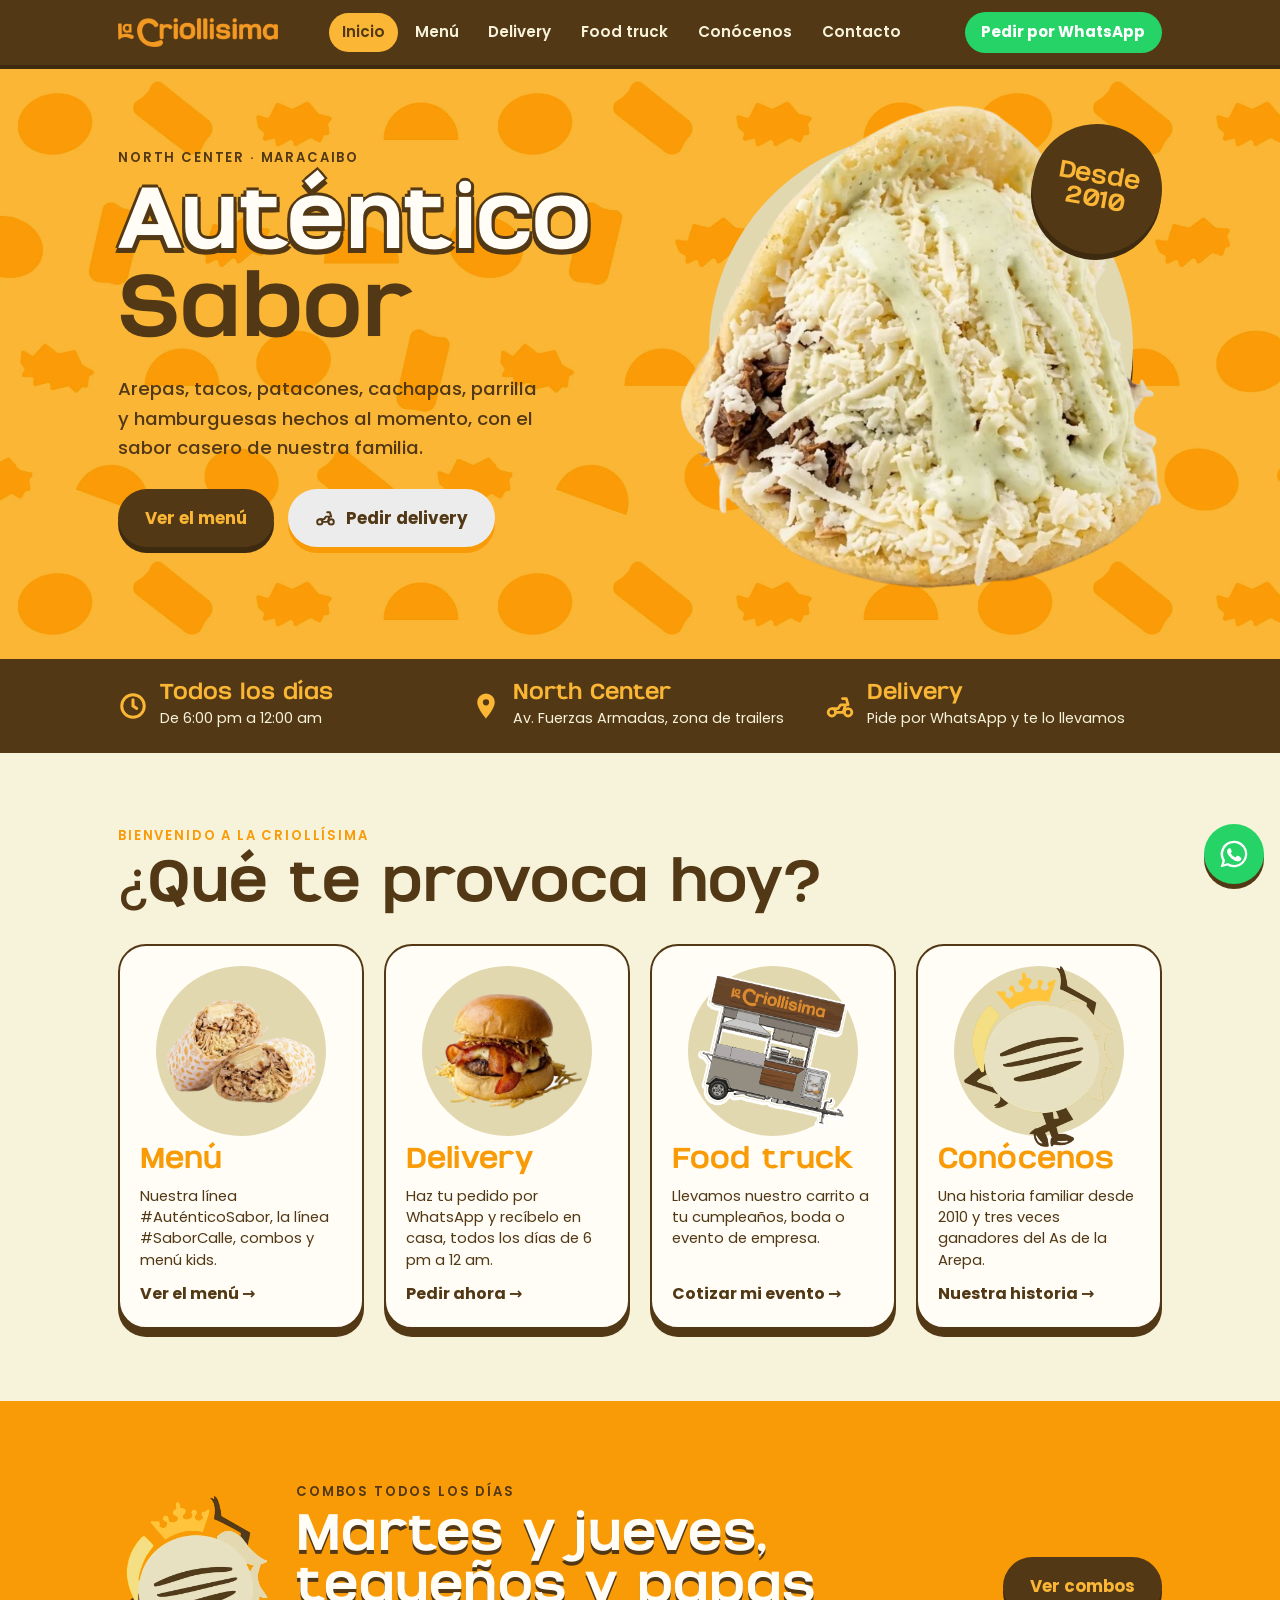
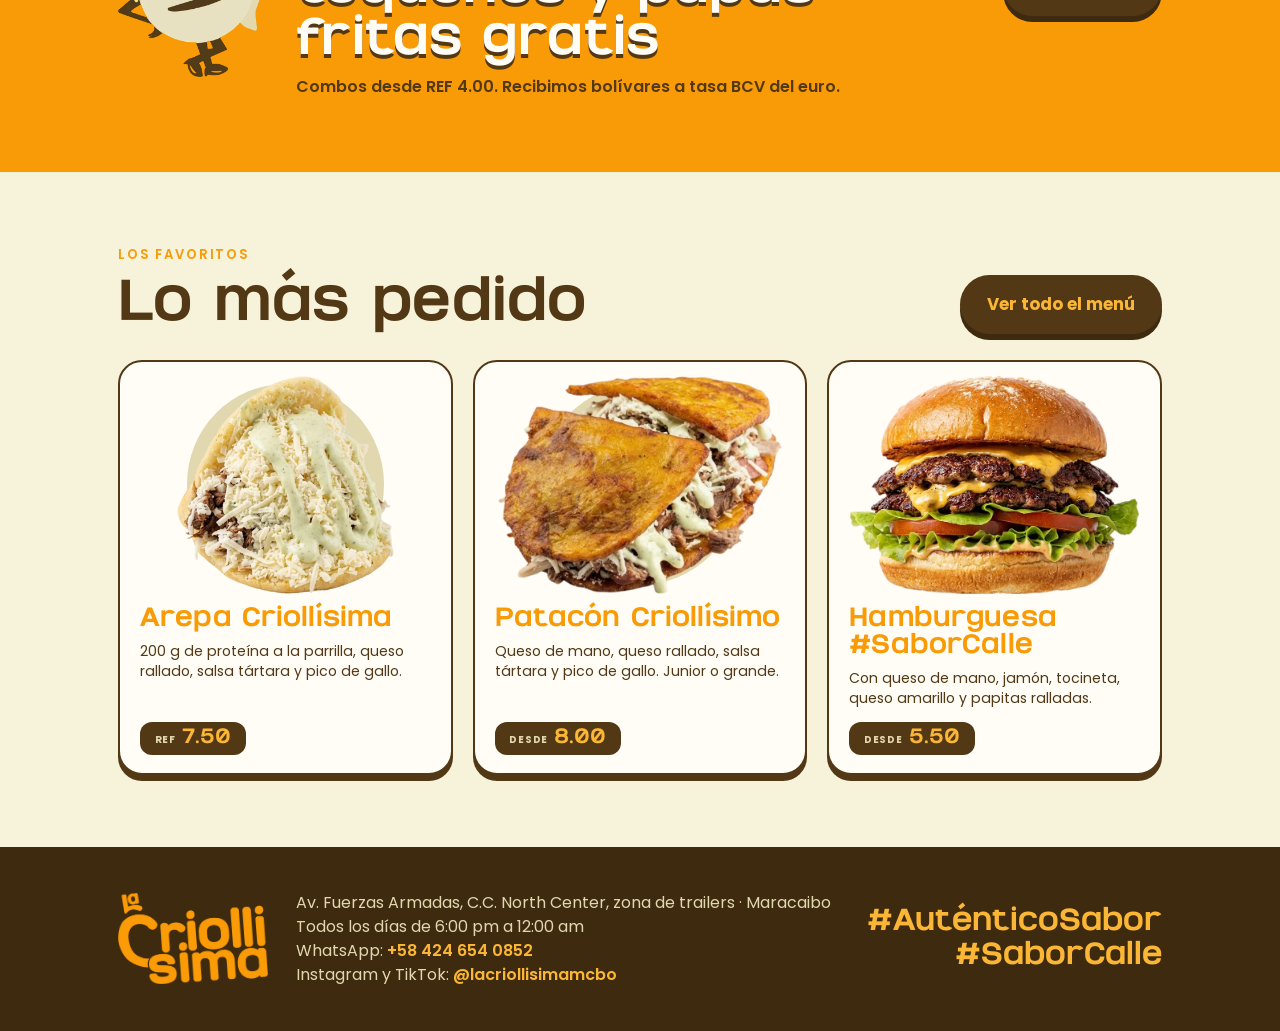
==== index.html @ 97a84961 "Menú con la lista de precios oficial: bebidas, extras y postres Co-Authored-By: Claude Opus 5.5 <nor" ====
<!doctype html>
<html lang="es">
<head>
<meta charset="utf-8">
<meta name="viewport" content="width=device-width,initial-scale=1,viewport-fit=cover">
<title>La Criollísima · Auténtico Sabor · Maracaibo</title>
<meta name="description" content="Arepas, tacos, patacones, cachapas, parrilla y hamburguesas en North Center, Maracaibo. Todos los días de 6 pm a 12 am, delivery y food truck para eventos.">
<link rel="canonical" href="https://lacriollisima.com/">
<meta property="og:type" content="website">
<meta property="og:url" content="https://lacriollisima.com/">
<meta property="og:title" content="La Criollísima · Auténtico Sabor · Maracaibo">
<meta property="og:description" content="Arepas, tacos, patacones, cachapas, parrilla y hamburguesas en North Center, Maracaibo. Todos los días de 6 pm a 12 am, delivery y food truck para eventos.">
<meta property="og:image" content="https://lacriollisima.com/img/vista-previa.jpg">
<meta property="og:image:width" content="1200">
<meta property="og:image:height" content="630">
<meta name="twitter:card" content="summary_large_image">
<meta name="theme-color" content="#523815">

<link rel="icon" href="img/icono.png">
<link rel="apple-touch-icon" href="img/icono.png">
<link rel="preconnect" href="https://fonts.googleapis.com">
<link rel="preconnect" href="https://fonts.gstatic.com" crossorigin>
<link rel="stylesheet" href="https://fonts.googleapis.com/css2?family=Poppins:wght@400;500;600;700&display=swap">
<link rel="stylesheet" href="assets/estilo.css">
</head>
<body>
<a class="saltar" href="#contenido">Saltar al contenido</a>
<header class="nav">
  <div class="wrap">
    <a class="marca" href="index.html"><img src="img/logo-horizontal.webp" alt="La Criollísima, ir al inicio" width="900" height="160"></a>
    <nav aria-label="Principal"><ul><li><a href="index.html" aria-current="page">Inicio</a></li><li><a href="menu.html">Menú</a></li><li><a href="delivery.html">Delivery</a></li><li><a href="food-truck.html">Food truck</a></li><li><a href="conocenos.html">Conócenos</a></li><li><a href="contacto.html">Contacto</a></li></ul></nav>
    <a class="pedir" href="https://wa.me/584246540852" data-wa="Hola, La Criollísima. Quiero hacer un pedido." target="_blank" rel="noopener">Pedir por WhatsApp</a>
    <button class="menu-btn" type="button" aria-expanded="false">☰ <span>Menú</span></button>
  </div>
</header>
<main id="contenido">
<section class="patron inicio-hero" aria-labelledby="t-inicio">
  <div class="wrap inicio-grid">
    <div>
      <p class="eyebrow">North Center · Maracaibo</p>
      <h1 id="t-inicio" style="margin-top:12px"><span>Auténtico</span> Sabor</h1>
      <p class="lead">Arepas, tacos, patacones, cachapas, parrilla y hamburguesas hechos al momento, con el sabor casero de nuestra familia.</p>
      <div class="acciones">
        <a class="btn" href="menu.html">Ver el menú</a>
        <a class="btn claro" href="delivery.html"><svg viewBox="0 0 24 24" fill="none" stroke="currentColor" stroke-width="2.2" stroke-linecap="round" stroke-linejoin="round" aria-hidden="true"><circle cx="5.5" cy="17" r="3"/><circle cx="18.5" cy="17" r="3"/><path d="M8.5 17h6l2-6h-4l-2 3H6M14 6h3l1.5 5"/></svg>Pedir delivery</a>
      </div>
    </div>
    <div class="plato-hero">
      <img src="img/arepa.webp" alt="Arepa Criollísima con proteína a la parrilla, queso rallado y salsa" width="720" height="724">
      <span class="sello">Desde<br>2010</span>
    </div>
  </div>
</section>

<section class="franja" aria-label="Horario, ubicación y delivery">
  <ul class="wrap">
    <li><svg viewBox="0 0 24 24" fill="none" stroke="currentColor" stroke-width="2.4" stroke-linecap="round" aria-hidden="true"><circle cx="12" cy="12" r="9"/><path d="M12 7v5l3 2"/></svg><div><b>Todos los días</b><span>De 6:00 pm a 12:00 am</span></div></li>
    <li><svg viewBox="0 0 24 24" fill="currentColor" aria-hidden="true"><path d="M12 2a7 7 0 0 0-7 7c0 5 7 13 7 13s7-8 7-13a7 7 0 0 0-7-7Zm0 9.5A2.5 2.5 0 1 1 12 6.5a2.5 2.5 0 0 1 0 5Z"/></svg><div><b>North Center</b><span>Av. Fuerzas Armadas, zona de trailers</span></div></li>
    <li><svg viewBox="0 0 24 24" fill="none" stroke="currentColor" stroke-width="2.2" stroke-linecap="round" stroke-linejoin="round" aria-hidden="true"><circle cx="5.5" cy="17" r="3"/><circle cx="18.5" cy="17" r="3"/><path d="M8.5 17h6l2-6h-4l-2 3H6M14 6h3l1.5 5"/></svg><div><b>Delivery</b><span>Pide por WhatsApp y te lo llevamos</span></div></li>
  </ul>
</section>

<section class="banda" style="background:var(--crema)" aria-labelledby="t-puertas">
  <div class="wrap">
    <p class="eyebrow" style="color:var(--naranja)">Bienvenido a La Criollísima</p>
    <h2 id="t-puertas" style="margin-top:10px">¿Qué te provoca hoy?</h2>
    <div class="puertas">
      <a class="puerta" href="menu.html">
        <span class="ico"><img src="img/taco.webp" alt="" width="720" height="497"></span>
        <h3>Menú</h3>
        <p>Nuestra línea #AuténticoSabor, la línea #SaborCalle, combos y menú kids.</p>
        <span class="ir">Ver el menú →</span>
      </a>
      <a class="puerta" href="delivery.html">
        <span class="ico"><img src="img/hamburguesa.webp" alt="" width="636" height="488"></span>
        <h3>Delivery</h3>
        <p>Haz tu pedido por WhatsApp y recíbelo en casa, todos los días de 6 pm a 12 am.</p>
        <span class="ir">Pedir ahora →</span>
      </a>
      <a class="puerta" href="food-truck.html">
        <span class="ico"><img src="img/carrito.webp" alt="" width="966" height="1000"></span>
        <h3>Food truck</h3>
        <p>Llevamos nuestro carrito a tu cumpleaños, boda o evento de empresa.</p>
        <span class="ir">Cotizar mi evento →</span>
      </a>
      <a class="puerta" href="conocenos.html">
        <span class="ico"><img src="img/mascota.webp" alt="" width="520" height="626"></span>
        <h3>Conócenos</h3>
        <p>Una historia familiar desde 2010 y tres veces ganadores del As de la Arepa.</p>
        <span class="ir">Nuestra historia →</span>
      </a>
    </div>
  </div>
</section>

<section class="promo banda" aria-labelledby="t-promo">
  <div class="wrap">
    <img src="img/mascota.webp" alt="" width="520" height="626">
    <div>
      <p class="eyebrow">Combos todos los días</p>
      <h2 id="t-promo" style="margin-top:8px">Martes y jueves, tequeños y papas fritas gratis</h2>
      <p>Combos desde REF 4.00. Recibimos bolívares a tasa BCV del euro.</p>
    </div>
    <a class="btn" href="menu.html#combos">Ver combos</a>
  </div>
</section>

<section class="banda" style="background:var(--crema)" aria-labelledby="t-dest">
  <div class="wrap">
    <div class="linea-cab">
      <div>
        <p class="eyebrow" style="color:var(--naranja)">Los favoritos</p>
        <h2 id="t-dest" style="margin-top:10px">Lo más pedido</h2>
      </div>
      <a class="btn" href="menu.html">Ver todo el menú</a>
    </div>
    <div class="carta">
      <article class="item">
        <div class="foto-p"><img src="img/arepa.webp" alt="Arepa Criollísima" width="720" height="724" loading="lazy"></div>
        <h3>Arepa Criollísima</h3>
        <p class="desc">200 g de proteína a la parrilla, queso rallado, salsa tártara y pico de gallo.</p>
        <div class="pie"><span class="ref"><small>REF</small>7.50</span></div>
      </article>
      <article class="item">
        <div class="foto-p"><img src="img/patacon-grande.webp" alt="Patacón Criollísimo" width="720" height="554" loading="lazy"></div>
        <h3>Patacón Criollísimo</h3>
        <p class="desc">Queso de mano, queso rallado, salsa tártara y pico de gallo. Junior o grande.</p>
        <div class="pie"><span class="ref"><small>DESDE</small>8.00</span></div>
      </article>
      <article class="item">
        <div class="foto-p"><img src="img/hamburguesa-doble.webp" alt="Hamburguesa ExtraWhopper" width="720" height="543" loading="lazy"></div>
        <h3>Hamburguesa #SaborCalle</h3>
        <p class="desc">Con queso de mano, jamón, tocineta, queso amarillo y papitas ralladas.</p>
        <div class="pie"><span class="ref"><small>DESDE</small>5.50</span></div>
      </article>
    </div>
  </div>
</section>

</main>
<footer>
  <div class="wrap pie">
    <img src="img/logo-apilado.webp" alt="La Criollísima" width="700" height="421">
    <address>
      Av. Fuerzas Armadas, C.C. North Center, zona de trailers · Maracaibo<br>
      Todos los días de 6:00 pm a 12:00 am<br>
      WhatsApp: <a href="https://wa.me/584246540852" target="_blank" rel="noopener">+58 424 654 0852</a><br>
      Instagram y TikTok: <a href="https://www.instagram.com/lacriollisimamcbo/" target="_blank" rel="noopener">@lacriollisimamcbo</a>
    </address>
    <p class="lema">#AuténticoSabor<br>#SaborCalle</p>
  </div>
</footer>
<a class="flota" href="https://wa.me/584246540852" data-wa="Hola, La Criollísima." target="_blank" rel="noopener" aria-label="Escribir por WhatsApp"><svg viewBox="0 0 24 24" fill="currentColor" aria-hidden="true"><path d="M12 2a10 10 0 0 0-8.6 15.1L2 22l5-1.3A10 10 0 1 0 12 2Zm0 18.2a8.2 8.2 0 0 1-4.2-1.2l-.3-.2-3 .8.8-2.9-.2-.3A8.2 8.2 0 1 1 12 20.2Zm4.5-6.1c-.2-.1-1.5-.7-1.7-.8-.2-.1-.4-.1-.6.1l-.8 1c-.1.2-.3.2-.5.1a6.7 6.7 0 0 1-3.3-2.9c-.3-.4.3-.4.7-1.3.1-.2 0-.3 0-.4l-.8-1.8c-.2-.5-.4-.4-.6-.4h-.5a1 1 0 0 0-.7.3 3 3 0 0 0-.9 2.2 5.2 5.2 0 0 0 1.1 2.7 11.8 11.8 0 0 0 4.5 4c1.7.7 2.3.8 3.2.6.5-.1 1.5-.6 1.7-1.2.2-.6.2-1.1.2-1.2-.1-.1-.3-.2-.5-.3Z"/></svg></a>
<script src="assets/sitio.js"></script>
</body>
</html>
---- assets/estilo.css ----
/* Layout: bandas a todo el ancho que alternan amarillo (marca), crema (menú) y marrón (premios, cotizar, pie); contenido a 1080px máx. Un solo look de marca, igual en tema claro y oscuro. */
@font-face{font-family:"Ballega";src:url("Ballega.otf") format("opentype");font-display:swap}
:root{
  --amarillo:#FAB634; --naranja:#F99B06; --marron:#523815; --marron-2:#3E2A0F;
  --crema:#F7F2DA; --crema-2:#E2D8AF; --gris:#ECECEC; --blanco:#FFFDF6;
  --display:"Ballega","Poppins",system-ui,sans-serif;
  --texto:"Poppins",system-ui,-apple-system,"Segoe UI",sans-serif;
  --r:28px; --sombra:0 10px 0 var(--marron);
  color-scheme:light;
}
*{box-sizing:border-box}
html{scroll-behavior:smooth}
body{margin:0;background:var(--amarillo);color:var(--marron);font-family:var(--texto);font-size:16px;line-height:1.6;-webkit-font-smoothing:antialiased;overflow-x:hidden}
img{max-width:100%;display:block}
a{color:inherit}
.wrap{max-width:1080px;margin:0 auto;padding-left:max(18px,env(safe-area-inset-left,0px));padding-right:max(18px,env(safe-area-inset-right,0px))}
.banda{padding-block:72px}
h1,h2,h3{font-family:var(--display);font-weight:400;line-height:1.02;margin:0;text-wrap:balance;letter-spacing:.005em}
h2{font-size:clamp(2.3rem,6vw,3.6rem)}
p{margin:0}
.eyebrow{font-weight:600;font-size:.82rem;letter-spacing:.14em;text-transform:uppercase}
.pildora{display:inline-flex;align-items:center;gap:.5em;background:var(--marron);color:var(--amarillo);border-radius:60px;padding:.45em 1.1em;font-weight:600;font-size:.92rem}
.btn{display:inline-flex;align-items:center;justify-content:center;gap:.6em;font-family:var(--texto);font-weight:700;font-size:1.05rem;text-decoration:none;border:0;cursor:pointer;border-radius:60px;padding:.95em 1.6em;background:var(--marron);color:var(--amarillo);box-shadow:0 6px 0 var(--marron-2);transition:transform .15s ease,box-shadow .15s ease}
.btn:hover{transform:translateY(-2px);box-shadow:0 8px 0 var(--marron-2)}
.btn:active{transform:translateY(4px);box-shadow:0 2px 0 var(--marron-2)}
.btn.claro{background:var(--gris);color:var(--marron);box-shadow:0 6px 0 var(--naranja)}
.btn:focus-visible,a:focus-visible,input:focus-visible,select:focus-visible,textarea:focus-visible,.chip input:focus-visible+span{outline:3px solid var(--naranja);outline-offset:3px}
.btn svg{width:1.25em;height:1.25em;flex:none}

/* Fondo de marca con el patrón de formas */
.patron{position:relative;isolation:isolate}
.patron::before{content:"";position:absolute;inset:0;z-index:-1;background:var(--amarillo) url("../img/patron.webp") 0 0/480px repeat;animation:deriva 60s linear infinite}
@keyframes deriva{to{background-position:480px 480px}}

/* Cabecera */
.top{display:flex;align-items:center;justify-content:space-between;gap:16px;padding-block:18px}
.top .logo{background:var(--marron);border-radius:60px;padding:12px 24px;box-shadow:0 5px 0 var(--marron-2)}
.top .logo img{width:170px;height:auto}
.top .btn{padding:.7em 1.2em;font-size:.95rem}

/* Portada */
.hero{padding-block:24px 64px}
.hero-grid{display:grid;grid-template-columns:1.05fr .95fr;gap:32px;align-items:center}
.hero h1{font-size:clamp(2.9rem,7.4vw,5.1rem);color:var(--marron)}
.hero h1 span{color:var(--blanco);-webkit-text-stroke:0;text-shadow:0 5px 0 var(--marron),3px 0 0 var(--marron),-3px 0 0 var(--marron),0 -3px 0 var(--marron),3px 5px 0 var(--marron),-3px 5px 0 var(--marron)}
.hero .lead{font-size:1.15rem;max-width:34ch;margin-top:20px;font-weight:500}
.hero .acciones{display:flex;flex-wrap:wrap;gap:14px;margin-top:28px}
.sellos{display:flex;flex-wrap:wrap;gap:10px;margin-top:28px}
.carrito{position:relative}
.carrito img{height:auto;width:100%;max-width:520px;margin-inline:auto;filter:drop-shadow(0 18px 0 rgba(82,56,21,.18));animation:flota 5s ease-in-out infinite}
.carrito .sol{position:absolute;inset:8% 6% auto auto;width:46%;aspect-ratio:1;border-radius:50%;background:var(--naranja);z-index:-1}
@keyframes flota{0%,100%{transform:translateY(0) rotate(-1deg)}50%{transform:translateY(-10px) rotate(1deg)}}

/* Datos rápidos */
.datos{background:var(--marron);color:var(--crema);padding-block:26px}
.datos ul{list-style:none;margin-block:0;padding-block:0;display:grid;grid-template-columns:repeat(4,1fr);gap:18px}
.datos li{display:flex;flex-direction:column;gap:2px}
.datos b{font-family:var(--display);font-weight:400;font-size:2.3rem;line-height:1;color:var(--amarillo)}
.datos span{font-size:.9rem;line-height:1.35}

/* Quiénes somos */
.somos{background:var(--crema)}
.somos-grid{display:grid;grid-template-columns:1fr 1fr;gap:48px;align-items:center}
.somos h2{margin-block:10px 20px;color:var(--marron)}
.somos h2 em{font-style:normal;color:var(--naranja)}
.somos p+p{margin-top:14px}
.somos .texto{max-width:60ch;min-width:0}
.foto{position:relative}
.foto img{height:auto;border-radius:var(--r);box-shadow:var(--sombra);aspect-ratio:3/2;object-fit:cover;width:100%}
.foto figcaption{position:absolute;left:16px;bottom:-18px;display:flex;align-items:center;gap:.5em;background:var(--amarillo);border-radius:18px;padding:.6em 1em;font-weight:600;font-size:.9rem;line-height:1.3;box-shadow:0 5px 0 var(--marron)}
.foto figcaption svg{width:22px;height:22px;flex:none;color:var(--naranja)}

/* Premios */
.premios{background:var(--marron);color:var(--crema);overflow:hidden}
.premios-grid{display:grid;grid-template-columns:.9fr 1.1fr;gap:40px;align-items:center}
.premios h2{color:var(--amarillo)}
.premios p{margin-top:18px;max-width:54ch}
.copas{display:flex;gap:12px;margin-top:26px;flex-wrap:wrap}
.copa{border:2px solid var(--crema-2);border-radius:60px;padding:.4em 1em;font-weight:600;font-size:.9rem}
.copa.oro{background:var(--amarillo);border-color:var(--amarillo);color:var(--marron)}
.trofeos img{height:auto;width:100%;max-width:560px;margin-inline:auto;filter:drop-shadow(0 30px 40px rgba(0,0,0,.45))}

/* Menú */
.menu{background:var(--crema)}
.menu-cab{display:flex;flex-wrap:wrap;align-items:end;justify-content:space-between;gap:20px;margin-bottom:34px}
.menu-cab p{max-width:46ch}
.proteinas{display:flex;flex-wrap:wrap;gap:8px;margin-top:14px}
.proteinas span{background:var(--blanco);border:2px solid var(--marron);border-radius:60px;padding:.25em .9em;font-weight:600;font-size:.88rem}
.platos{display:grid;grid-template-columns:repeat(2,1fr);gap:26px}
.plato{position:relative;display:grid;grid-template-columns:44% 1fr;gap:14px;align-items:center;background:var(--blanco);border-radius:var(--r);padding:22px;box-shadow:0 8px 0 var(--marron);border:2px solid var(--marron);transition:transform .2s ease}
.plato:hover{transform:translateY(-4px) rotate(-.4deg)}
.plato .img{position:relative;aspect-ratio:1;display:grid;place-items:center}
.plato .img::before{content:"";position:absolute;inset:6%;border-radius:50%;background:var(--crema-2)}
.plato .img img{position:absolute;inset:4%;width:92%;height:92%;object-fit:contain;transition:transform .3s ease}
.plato:hover .img img{transform:rotate(-6deg) scale(1.05)}
.plato > div:last-child{min-width:0}
.plato h3{font-size:1.9rem;color:var(--naranja);margin-bottom:6px}
.plato .desc{font-size:.92rem;line-height:1.45}
.precio{display:inline-flex;align-items:baseline;gap:.3em;margin-top:12px;background:var(--marron);color:var(--amarillo);border-radius:14px;padding:.25em .8em;font-family:var(--display);font-size:1.6rem;line-height:1.2;font-variant-numeric:tabular-nums}
.precio small{font-family:var(--texto);font-size:.7rem;font-weight:600;letter-spacing:.08em;color:var(--crema-2)}
.precios-dobles{display:flex;flex-wrap:wrap;gap:8px}
.etiquetas{display:flex;flex-wrap:wrap;gap:6px;margin-top:10px}
.etiquetas span{font-size:.75rem;font-weight:600;border-radius:60px;padding:.15em .7em;background:var(--amarillo)}
.combos{display:grid;grid-template-columns:repeat(3,1fr);gap:16px;margin-top:34px}
.combo{background:var(--amarillo);border-radius:22px;padding:18px 20px;border:2px solid var(--marron)}
.combo b{font-family:var(--display);font-weight:400;font-size:1.7rem;display:block;line-height:1.1}
.combo span{font-size:.9rem}
.otros{margin-top:34px;background:var(--marron);color:var(--crema);border-radius:var(--r);padding:22px 26px;display:flex;flex-wrap:wrap;align-items:center;gap:14px 34px}
.otros h3{font-size:2.4rem;color:var(--amarillo)}
.otros ul{list-style:none;margin:0;padding:0;min-width:0;display:flex;flex-wrap:wrap;gap:10px 28px}
.otros li{font-weight:600}
.otros li b{color:var(--amarillo);font-variant-numeric:tabular-nums;margin-left:.3em}
.nota{margin-top:16px;font-size:.85rem;opacity:.85}

/* Cómo funciona + para qué eventos */
.pasos{display:grid;grid-template-columns:repeat(3,1fr);gap:22px;margin-top:34px;counter-reset:paso}
.paso{background:var(--gris);border-radius:var(--r);padding:26px;box-shadow:0 10px 0 var(--marron);min-width:0}
.paso::before{counter-increment:paso;content:counter(paso);display:grid;place-items:center;width:52px;height:52px;border-radius:50%;background:var(--naranja);color:var(--blanco);font-family:var(--display);font-size:1.9rem;margin-bottom:14px}
.paso h3{font-size:1.7rem;margin-bottom:6px}
.eventos{display:flex;flex-wrap:wrap;gap:10px;margin-top:40px}
.eventos span{background:var(--marron);color:var(--amarillo);border-radius:60px;padding:.5em 1.1em;font-weight:600}

/* Hamburguesa, panes y kids */
.plato.ancho{grid-column:1/-1;grid-template-columns:1.1fr 1fr}
.dos-fotos{display:grid;grid-template-columns:1fr 1fr;gap:12px}
.dos-fotos figure{margin:0;display:flex;flex-direction:column;align-items:center;gap:8px}
.dos-fotos .foto-c{position:relative;width:100%;aspect-ratio:1;display:grid;place-items:center}
.dos-fotos .foto-c::before{content:"";position:absolute;inset:6%;border-radius:50%;background:var(--crema-2)}
.dos-fotos img{position:relative;width:96%;height:auto;object-fit:contain}
.dos-fotos figcaption{font-weight:700;font-size:.85rem;background:var(--amarillo);border-radius:60px;padding:.15em .9em}
.lista-prot{display:flex;flex-wrap:wrap;gap:6px;margin-block:4px 10px}
.lista-prot span{border:2px solid var(--marron);border-radius:60px;padding:.1em .75em;font-weight:600;font-size:.82rem;background:var(--blanco)}
.extras{display:grid;grid-template-columns:1fr 1fr;gap:22px;margin-top:34px}
.extra{background:var(--blanco);border:2px solid var(--marron);border-radius:var(--r);box-shadow:0 8px 0 var(--marron);padding:22px 24px;min-width:0}
.extra h3{font-size:2rem;color:var(--naranja);margin-bottom:8px}
.extra h4{font-size:.8rem;letter-spacing:.12em;text-transform:uppercase;margin:14px 0 6px}
.extra .desc{font-size:.9rem;margin-top:8px}
.platos.hamb{margin-top:34px}
.con-precio{list-style:none;margin:14px 0 0;padding:0;display:grid;gap:8px}
.con-precio li{display:flex;justify-content:space-between;align-items:baseline;gap:12px;border-bottom:2px dotted var(--crema-2);padding-bottom:6px;font-weight:600}
.con-precio b{font-family:var(--display);font-weight:400;font-size:1.3rem;color:var(--marron);white-space:nowrap;font-variant-numeric:tabular-nums}
.con-precio small{font-family:var(--texto);font-size:.65rem;font-weight:700;letter-spacing:.08em;color:var(--naranja)}
.incluye{display:inline-block;margin-top:12px;background:var(--naranja);color:var(--blanco);border-radius:60px;padding:.25em .9em;font-weight:700;font-size:.85rem}
@media (max-width:860px){.plato.ancho{grid-template-columns:1fr}.extras{grid-template-columns:1fr}}

/* Medidas */
.medidas{margin-top:40px;background:var(--crema);border:2px solid var(--marron);border-radius:var(--r);box-shadow:0 10px 0 var(--marron);padding:26px;display:grid;grid-template-columns:.85fr 1.15fr;gap:28px;align-items:center}
.medidas > div{min-width:0}
.medidas h3{font-size:2rem;margin-block:6px 10px}
.medidas .cifras{display:flex;flex-wrap:wrap;gap:10px;margin-top:16px}
.medidas .cifras span{background:var(--marron);color:var(--amarillo);border-radius:14px;padding:.35em .9em;font-weight:600}
.medidas .cifras b{font-family:var(--display);font-weight:400;font-size:1.5rem;margin-right:.2em}
.plano{width:100%;height:auto;display:block}
.plano text{font-family:var(--texto);font-weight:700;fill:var(--marron)}
@media (max-width:860px){.medidas{grid-template-columns:1fr}}

/* Cotizar */
.cotizar{background:var(--marron);color:var(--crema)}
.cot-grid{display:grid;grid-template-columns:.8fr 1.2fr;gap:44px;align-items:start}
.cotizar h2{color:var(--amarillo)}
.cotizar .intro p{margin-top:16px}
.mascota{height:auto;width:min(250px,62%);margin-top:30px;background:var(--naranja);border-radius:50%;padding:22px 26px 10px;animation:saluda 3.2s ease-in-out infinite;transform-origin:50% 90%}
@keyframes saluda{0%,100%{transform:rotate(-3deg)}50%{transform:rotate(3deg)}}
form{background:var(--crema);color:var(--marron);border-radius:var(--r);padding:26px;box-shadow:0 10px 0 var(--naranja);display:grid;grid-template-columns:1fr 1fr;gap:16px}
.campo{display:flex;flex-direction:column;gap:6px;min-width:0}
.campo.ancho{grid-column:1/-1}
label,.legend{font-weight:600;font-size:.9rem}
input,select,textarea{font:inherit;color:var(--marron);background:var(--blanco);border:2px solid var(--marron);border-radius:14px;padding:.6em .8em;width:100%;min-width:0}
textarea{min-height:84px;resize:vertical}
fieldset{border:0;margin:0;padding:0;grid-column:1/-1;min-width:0}
.chips{display:flex;flex-wrap:wrap;gap:8px;margin-top:8px}
.chip{position:relative;cursor:pointer}
.chip input{position:absolute;opacity:0;width:1px;height:1px}
.chip span{display:inline-block;border:2px solid var(--marron);border-radius:60px;padding:.35em .95em;font-weight:600;font-size:.9rem;background:var(--blanco);transition:background .15s,color .15s}
.chip input:checked+span{background:var(--marron);color:var(--amarillo)}
.form-pie{grid-column:1/-1;display:flex;flex-wrap:wrap;align-items:center;gap:14px;justify-content:space-between}
.form-pie small{font-size:.82rem;max-width:36ch;line-height:1.4}
.preview{grid-column:1/-1;background:var(--blanco);border:2px dashed var(--crema-2);border-radius:14px;padding:12px 14px;font-size:.85rem;white-space:pre-wrap;line-height:1.45;max-height:180px;overflow:auto}
.numero{display:flex;flex-wrap:wrap;align-items:center;gap:10px;margin-top:20px}
.numero code{font-family:var(--texto);font-weight:700;font-size:1.15rem;color:var(--amarillo);user-select:all}
.copiar{font:inherit;font-size:.85rem;font-weight:600;background:transparent;color:var(--crema);border:2px solid var(--crema-2);border-radius:60px;padding:.3em .9em;cursor:pointer}

/* Pie */
footer{background:var(--marron-2);color:var(--crema-2);padding-block:44px}
.pie{display:grid;grid-template-columns:auto 1fr auto;gap:28px;align-items:center}
.pie img{width:150px;height:auto}
.pie address{font-style:normal;line-height:1.5}
.pie .lema{font-family:var(--display);font-size:1.9rem;color:var(--amarillo);text-align:right;line-height:1.1}
.pie a{color:var(--amarillo);font-weight:600;text-decoration:none}

/* Botón flotante de WhatsApp */
.flota{position:fixed;right:calc(16px + env(safe-area-inset-right,0px));bottom:calc(16px + env(safe-area-inset-bottom,0px));z-index:20;width:60px;height:60px;border-radius:50%;background:#25D366;color:#fff;display:grid;place-items:center;box-shadow:0 5px 0 var(--marron);transition:transform .15s}
.flota:hover{transform:scale(1.07)}
.flota svg{width:32px;height:32px}

@media (max-width:860px){
  .hero-grid,.somos-grid,.premios-grid,.cot-grid,.pie{grid-template-columns:1fr}
  .carrito{order:-1}
  .carrito img{max-width:380px}
  .datos ul{grid-template-columns:repeat(2,1fr)}
  .platos,.pasos,.combos{grid-template-columns:1fr}
  .pie .lema{text-align:left}
  .trofeos{order:-1}
  .banda{padding-block:56px}
}
@media (max-width:520px){
  .top .logo img{width:120px}
  .top .logo{padding:10px 16px}
  .top .btn span{display:none}
  .plato{grid-template-columns:1fr;text-align:left}
  .plato .img{max-width:230px;margin-inline:auto;width:100%}
  form{grid-template-columns:1fr;padding:20px}
  .datos b{font-size:1.9rem}
}
@media (prefers-reduced-motion:reduce){
  *,*::before,*::after{animation:none!important;transition:none!important}
  html{scroll-behavior:auto}
}
/* Versión PDF */
.solo-pdf{display:none}
html.pdf .flota,html.pdf form,html.pdf .numero .copiar{display:none}
html.pdf .solo-pdf{display:flex}
html.pdf p.solo-pdf{display:block}
html.pdf .solo-web{display:none}
html.pdf .cot-grid{grid-template-columns:1fr}
html.pdf .cotizar .intro{display:grid;grid-template-columns:1fr 240px;column-gap:48px;align-content:start}
html.pdf .cotizar .intro>*{grid-column:1}
html.pdf .mascota{grid-column:2!important;grid-row:1/span 7;align-self:center;width:240px;margin:0}
html.pdf .patron::before,html.pdf .carrito img,html.pdf .mascota{animation:none}

/* ===== Sitio de varias páginas ===== */
.sr{position:absolute;width:1px;height:1px;overflow:hidden;clip:rect(0 0 0 0);white-space:nowrap}
.saltar{position:absolute;left:12px;top:-60px;z-index:50;background:var(--marron);color:var(--amarillo);padding:.5em 1em;border-radius:12px;font-weight:700}
.saltar:focus{top:12px}
body::before{content:"";position:fixed;inset:0 0 auto;height:env(safe-area-inset-top,0px);z-index:40;background:var(--marron)}
.nav{position:sticky;top:env(safe-area-inset-top,0px);z-index:30;background:var(--marron);color:var(--crema);box-shadow:0 4px 0 var(--marron-2)}
.nav .wrap{display:flex;align-items:center;justify-content:space-between;gap:16px;padding-block:12px}
.nav .marca img{width:160px;height:auto}
.nav ul{list-style:none;margin:0;padding:0;display:flex;align-items:center;gap:4px}
.nav ul a{display:block;text-decoration:none;font-weight:600;font-size:.95rem;padding:.5em .85em;border-radius:60px;color:var(--crema)}
.nav ul a:hover{background:rgba(250,182,52,.15)}
.nav ul a[aria-current="page"]{background:var(--amarillo);color:var(--marron)}
.nav .pedir{background:#25D366;color:#fff;font-weight:700;text-decoration:none;border-radius:60px;padding:.55em 1.1em;font-size:.95rem;white-space:nowrap}
.nav .menu-btn{display:none;background:transparent;border:2px solid var(--crema-2);color:var(--crema);border-radius:12px;padding:.4em .7em;font:inherit;font-weight:700;cursor:pointer}
@media (max-width:980px){
  .nav .menu-btn{display:inline-flex;align-items:center;gap:.4em}
  .nav .pedir{display:none}
  .nav ul{display:none;position:absolute;left:0;right:0;top:100%;flex-direction:column;align-items:stretch;gap:2px;background:var(--marron);padding:10px max(16px,env(safe-area-inset-left,0px)) 18px;box-shadow:0 6px 0 var(--marron-2)}
  .nav.abierto ul{display:flex}
  .nav ul a{padding:.8em 1em;font-size:1.05rem}
  .nav .marca img{width:130px}
}
/* Cabecera de páginas interiores */
.cabeza{padding-block:56px 60px}
.cabeza h1{font-size:clamp(2.6rem,7vw,4.4rem);margin-top:10px}
.cabeza .lead{font-size:1.12rem;max-width:52ch;margin-top:16px;font-weight:500}
.cabeza .acciones{display:flex;flex-wrap:wrap;gap:14px;margin-top:24px}
/* Inicio */
.inicio-hero{padding-block:40px 70px}
.inicio-grid{display:grid;grid-template-columns:1.05fr .95fr;gap:30px;align-items:center}
.inicio-hero h1{font-size:clamp(3rem,7.6vw,5.4rem)}
.inicio-hero h1 span{color:var(--blanco);text-shadow:0 5px 0 var(--marron),3px 0 0 var(--marron),-3px 0 0 var(--marron),0 -3px 0 var(--marron),3px 5px 0 var(--marron),-3px 5px 0 var(--marron)}
.inicio-hero .lead{font-size:1.15rem;max-width:36ch;margin-top:18px;font-weight:500}
.inicio-hero .acciones{display:flex;flex-wrap:wrap;gap:14px;margin-top:26px}
.plato-hero{position:relative;max-width:520px;margin-inline:auto;width:100%}
.plato-hero::before{content:"";position:absolute;inset:6%;border-radius:50%;background:var(--crema-2);box-shadow:0 14px 0 var(--marron)}
.plato-hero img{position:relative;width:100%;height:auto;animation:flota 5s ease-in-out infinite}
.plato-hero .sello{position:absolute;right:0;top:4%;background:var(--marron);color:var(--amarillo);font-family:var(--display);font-size:1.5rem;line-height:1;border-radius:50%;width:130px;height:130px;display:grid;place-items:center;text-align:center;transform:rotate(10deg);box-shadow:0 6px 0 var(--marron-2)}
.franja{background:var(--marron);color:var(--crema);padding-block:22px}
.franja ul{list-style:none;margin-block:0;padding-block:0;display:grid;grid-template-columns:repeat(3,1fr);gap:16px}
.franja li{display:flex;align-items:center;gap:12px;min-width:0}
.franja svg{width:30px;height:30px;flex:none;color:var(--amarillo)}
.franja b{display:block;color:var(--amarillo);font-family:var(--display);font-weight:400;font-size:1.35rem;line-height:1.1}
.franja span{font-size:.9rem;line-height:1.35}
.puertas{display:grid;grid-template-columns:repeat(4,1fr);gap:20px;margin-top:30px}
.puerta{display:flex;flex-direction:column;gap:10px;text-decoration:none;background:var(--blanco);border:2px solid var(--marron);border-radius:var(--r);box-shadow:0 8px 0 var(--marron);padding:20px;transition:transform .2s ease}
.puerta:hover{transform:translateY(-4px) rotate(-.5deg)}
.puerta .ico{aspect-ratio:1;border-radius:50%;background:var(--crema-2);display:grid;place-items:center;width:100%;max-width:170px;margin-inline:auto}
.puerta .ico img{width:88%;height:auto}
.puerta h3{font-size:1.8rem;color:var(--naranja)}
.puerta p{font-size:.92rem;line-height:1.45}
.puerta .ir{margin-top:auto;font-weight:700}
.promo{background:var(--naranja);color:var(--marron)}
.promo .wrap{display:grid;grid-template-columns:auto 1fr auto;gap:28px;align-items:center}
.promo img{width:150px;height:auto}
.promo h2{font-size:clamp(2rem,5vw,3.2rem);color:var(--blanco);text-shadow:0 4px 0 var(--marron)}
.promo p{font-weight:600;margin-top:8px}
@media (max-width:980px){.puertas{grid-template-columns:repeat(2,1fr)}}
@media (max-width:860px){.inicio-grid{grid-template-columns:1fr}.plato-hero{max-width:380px}.franja ul{grid-template-columns:1fr}.promo .wrap{grid-template-columns:1fr;text-align:center;justify-items:center}}
@media (max-width:520px){.puertas{grid-template-columns:1fr}.plato-hero .sello{width:100px;height:100px;font-size:1.15rem}}
/* Menú completo */
.pestanas{position:sticky;top:calc(env(safe-area-inset-top,0px) + 66px);z-index:20;background:var(--crema);border-bottom:2px solid var(--crema-2)}
.pestanas .wrap{display:flex;gap:8px;overflow-x:auto;padding-block:12px;scrollbar-width:none}
.pestanas a{flex:none;text-decoration:none;font-weight:700;border:2px solid var(--marron);border-radius:60px;padding:.4em 1em;background:var(--blanco);font-size:.92rem}
.pestanas a:hover,.pestanas a.activa{background:var(--marron);color:var(--amarillo)}
.linea{padding-block:56px}
.linea + .linea{border-top:2px dashed var(--crema-2)}
.linea-cab{display:flex;flex-wrap:wrap;align-items:end;justify-content:space-between;gap:12px 24px;margin-bottom:26px}
.linea-cab h2 em{font-style:normal;color:var(--naranja)}
.linea-cab p{max-width:48ch}
.carta{display:grid;grid-template-columns:repeat(3,1fr);gap:20px}
.item{background:var(--blanco);border:2px solid var(--marron);border-radius:24px;box-shadow:0 6px 0 var(--marron);padding:18px 20px;display:flex;flex-direction:column;gap:8px;min-width:0}
.item .foto-p{aspect-ratio:4/3;display:grid;place-items:center;position:relative;margin:-4px 0 4px}
.item .foto-p::before{content:"";position:absolute;inset:4% 16%;border-radius:50%;background:var(--crema-2)}
.item .foto-p img{position:relative;max-height:100%;width:auto;max-width:92%;height:auto;object-fit:contain}
.item h3{font-size:1.65rem;color:var(--naranja)}
.item .desc{font-size:.88rem;line-height:1.45}
.item .opc{display:flex;flex-wrap:wrap;gap:6px}
.item .opc span{font-size:.75rem;font-weight:700;border-radius:60px;padding:.15em .7em;background:var(--amarillo)}
.item .prot{display:flex;flex-wrap:wrap;gap:5px}
.item .prot span{font-size:.78rem;font-weight:600;border:1.5px solid var(--marron);border-radius:60px;padding:.05em .65em}
.item .pie{margin-top:auto;display:flex;flex-wrap:wrap;gap:8px;padding-top:6px}
.ref{display:inline-flex;align-items:baseline;gap:.3em;background:var(--marron);color:var(--amarillo);border-radius:12px;padding:.15em .7em;font-family:var(--display);font-size:1.3rem;line-height:1.25;font-variant-numeric:tabular-nums}
.ref small{font-family:var(--texto);font-size:.62rem;font-weight:700;letter-spacing:.08em;color:var(--crema-2)}
.item.ancho{grid-column:span 2}
.combos-grid{display:grid;grid-template-columns:repeat(3,1fr);gap:18px}
.combo-c{border-radius:24px;padding:18px 20px;border:2px solid var(--marron);background:var(--amarillo);display:flex;flex-direction:column;gap:8px;min-width:0}
.combo-c.oscuro{background:var(--marron);color:var(--crema)}
.combo-c.oscuro .ref{background:var(--amarillo);color:var(--marron)}
.combo-c.oscuro .ref small{color:var(--marron)}
.combo-c h3{font-size:1.6rem;line-height:1.05;display:flex;align-items:center;gap:.4em;flex-wrap:wrap}
.combo-c h3 small{font-family:var(--texto);font-size:.72rem;font-weight:700;background:var(--naranja);color:var(--blanco);border-radius:60px;padding:.15em .7em}
.combo-c p{font-size:.92rem;font-weight:600;line-height:1.4}
.combo-c .nota-c{font-size:.8rem;font-weight:500;opacity:.85}
.aviso{display:flex;flex-wrap:wrap;gap:10px 22px;align-items:center;background:var(--marron);color:var(--crema);border-radius:var(--r);padding:18px 24px;margin-top:26px}
.aviso b{font-family:var(--display);font-weight:400;font-size:1.5rem;color:var(--amarillo)}
@media (max-width:980px){.carta,.combos-grid{grid-template-columns:repeat(2,1fr)}}
@media (max-width:600px){.carta,.combos-grid{grid-template-columns:1fr}.item.ancho{grid-column:auto}}
/* Delivery y contacto */
.dos-col{display:grid;grid-template-columns:.9fr 1.1fr;gap:40px;align-items:start}
.lista-pasos{list-style:none;margin:24px 0 0;padding:0;display:grid;gap:14px;counter-reset:p}
.lista-pasos li{display:grid;grid-template-columns:46px 1fr;gap:14px;align-items:start}
.lista-pasos li::before{counter-increment:p;content:counter(p);display:grid;place-items:center;width:46px;height:46px;border-radius:50%;background:var(--naranja);color:var(--blanco);font-family:var(--display);font-size:1.6rem}
.lista-pasos b{display:block;font-size:1.05rem}
.datos-c{display:grid;grid-template-columns:repeat(3,1fr);gap:20px}
.dato{background:var(--blanco);border:2px solid var(--marron);border-radius:var(--r);box-shadow:0 8px 0 var(--marron);padding:22px;display:flex;flex-direction:column;gap:8px;min-width:0}
.dato svg{width:34px;height:34px;color:var(--naranja)}
.dato h3{font-size:1.6rem}
.dato p{font-size:.95rem;overflow-wrap:anywhere}
.dato a.btn{margin-top:auto;align-self:flex-start;padding:.7em 1.2em;font-size:.95rem}
@media (max-width:860px){.dos-col{grid-template-columns:1fr}.datos-c{grid-template-columns:1fr}}
.cotizar form{color:var(--marron)}
.combos-grid.cuatro{grid-template-columns:repeat(4,1fr)}
@media (max-width:980px){.combos-grid.cuatro{grid-template-columns:repeat(2,1fr)}}
@media (max-width:600px){.combos-grid.cuatro{grid-template-columns:1fr}}
.item .foto-p img{position:absolute;inset:0;margin:auto;width:100%;height:100%;max-width:none;object-fit:contain}
@media (max-width:600px){.item .foto-p{aspect-ratio:16/10}.plato-hero{max-width:300px}}
html.pdf .nav,html.pdf .saltar,html.pdf body::before{display:none}
.tabla-precios{display:grid;gap:0;border:2px solid var(--marron);border-radius:16px;overflow:hidden;font-size:.92rem}
.tabla-precios [role=row]{display:grid;grid-template-columns:1fr 90px 110px;align-items:center}
.tabla-precios [role=row]>*{padding:.45em .8em;min-width:0}
.tabla-precios [role=row]+[role=row]{border-top:1.5px dotted var(--crema-2)}
.tabla-precios [role=row]>*:not(:first-child){text-align:right;font-family:var(--display);font-size:1.15rem;font-variant-numeric:tabular-nums}
.tabla-precios .cab{background:var(--marron);color:var(--amarillo);font-weight:700}
.tabla-precios .cab>*{font-family:var(--texto)!important;font-size:.8rem!important;letter-spacing:.04em}
@media (max-width:480px){.tabla-precios [role=row]{grid-template-columns:1fr 64px 92px}.tabla-precios{font-size:.85rem}}
.tabla-precios .cab>*{line-height:1.2}
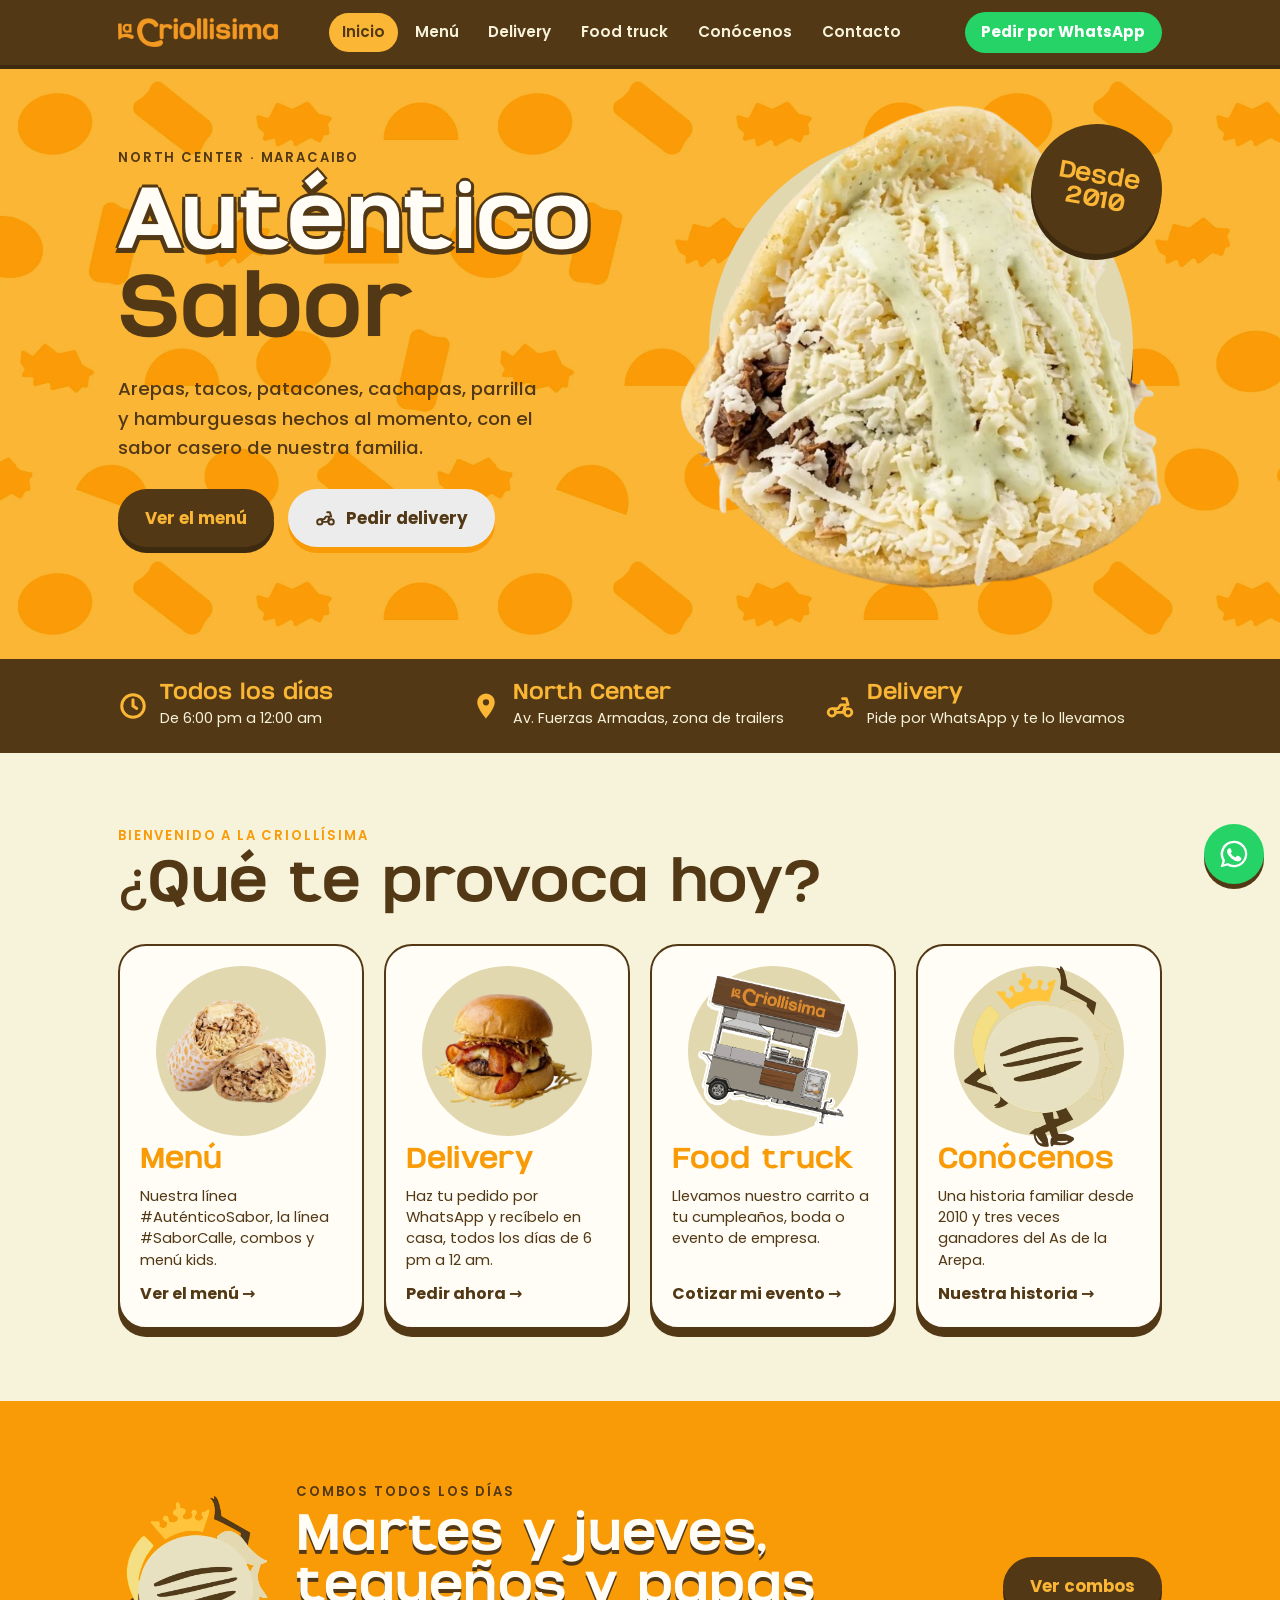
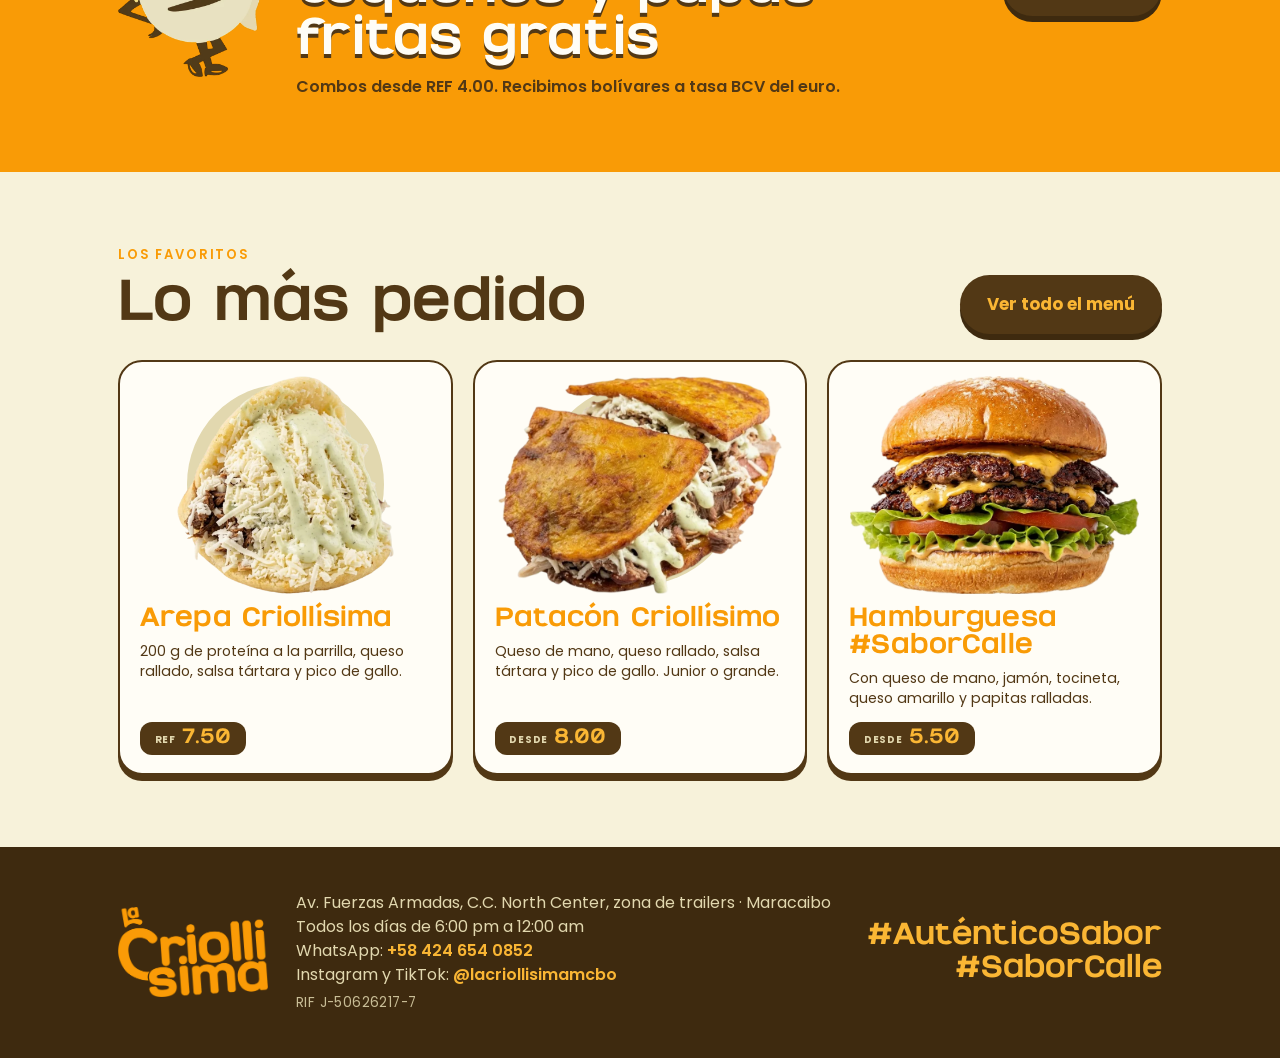
==== commit a74fdff3: "RIF en el pie Co-Authored-By: Claude Opus 5.5 <noreply@anthropic.com> Claude-Session: https://claude" ====
--- a/index.html
+++ b/index.html
@@ -145,7 +145,8 @@
       Av. Fuerzas Armadas, C.C. North Center, zona de trailers · Maracaibo<br>
       Todos los días de 6:00 pm a 12:00 am<br>
       WhatsApp: <a href="https://wa.me/584246540852" target="_blank" rel="noopener">+58 424 654 0852</a><br>
-      Instagram y TikTok: <a href="https://www.instagram.com/lacriollisimamcbo/" target="_blank" rel="noopener">@lacriollisimamcbo</a>
+      Instagram y TikTok: <a href="https://www.instagram.com/lacriollisimamcbo/" target="_blank" rel="noopener">@lacriollisimamcbo</a><br>
+      <span class="rif">RIF J-50626217-7</span>
     </address>
     <p class="lema">#AuténticoSabor<br>#SaborCalle</p>
   </div>
--- a/assets/estilo.css
+++ b/assets/estilo.css
@@ -355,3 +355,8 @@
 .tabla-precios .cab>*{font-family:var(--texto)!important;font-size:.8rem!important;letter-spacing:.04em}
 @media (max-width:480px){.tabla-precios [role=row]{grid-template-columns:1fr 64px 92px}.tabla-precios{font-size:.85rem}}
 .tabla-precios .cab>*{line-height:1.2}
+.item.lleno{grid-column:1/-1}
+.con-precio.dos{grid-template-columns:1fr 1fr;column-gap:32px}
+.con-precio li{min-width:0}
+@media (max-width:600px){.con-precio.dos{grid-template-columns:1fr}}
+.pie .rif{display:inline-block;margin-top:6px;font-size:.85rem;opacity:.85;letter-spacing:.03em}
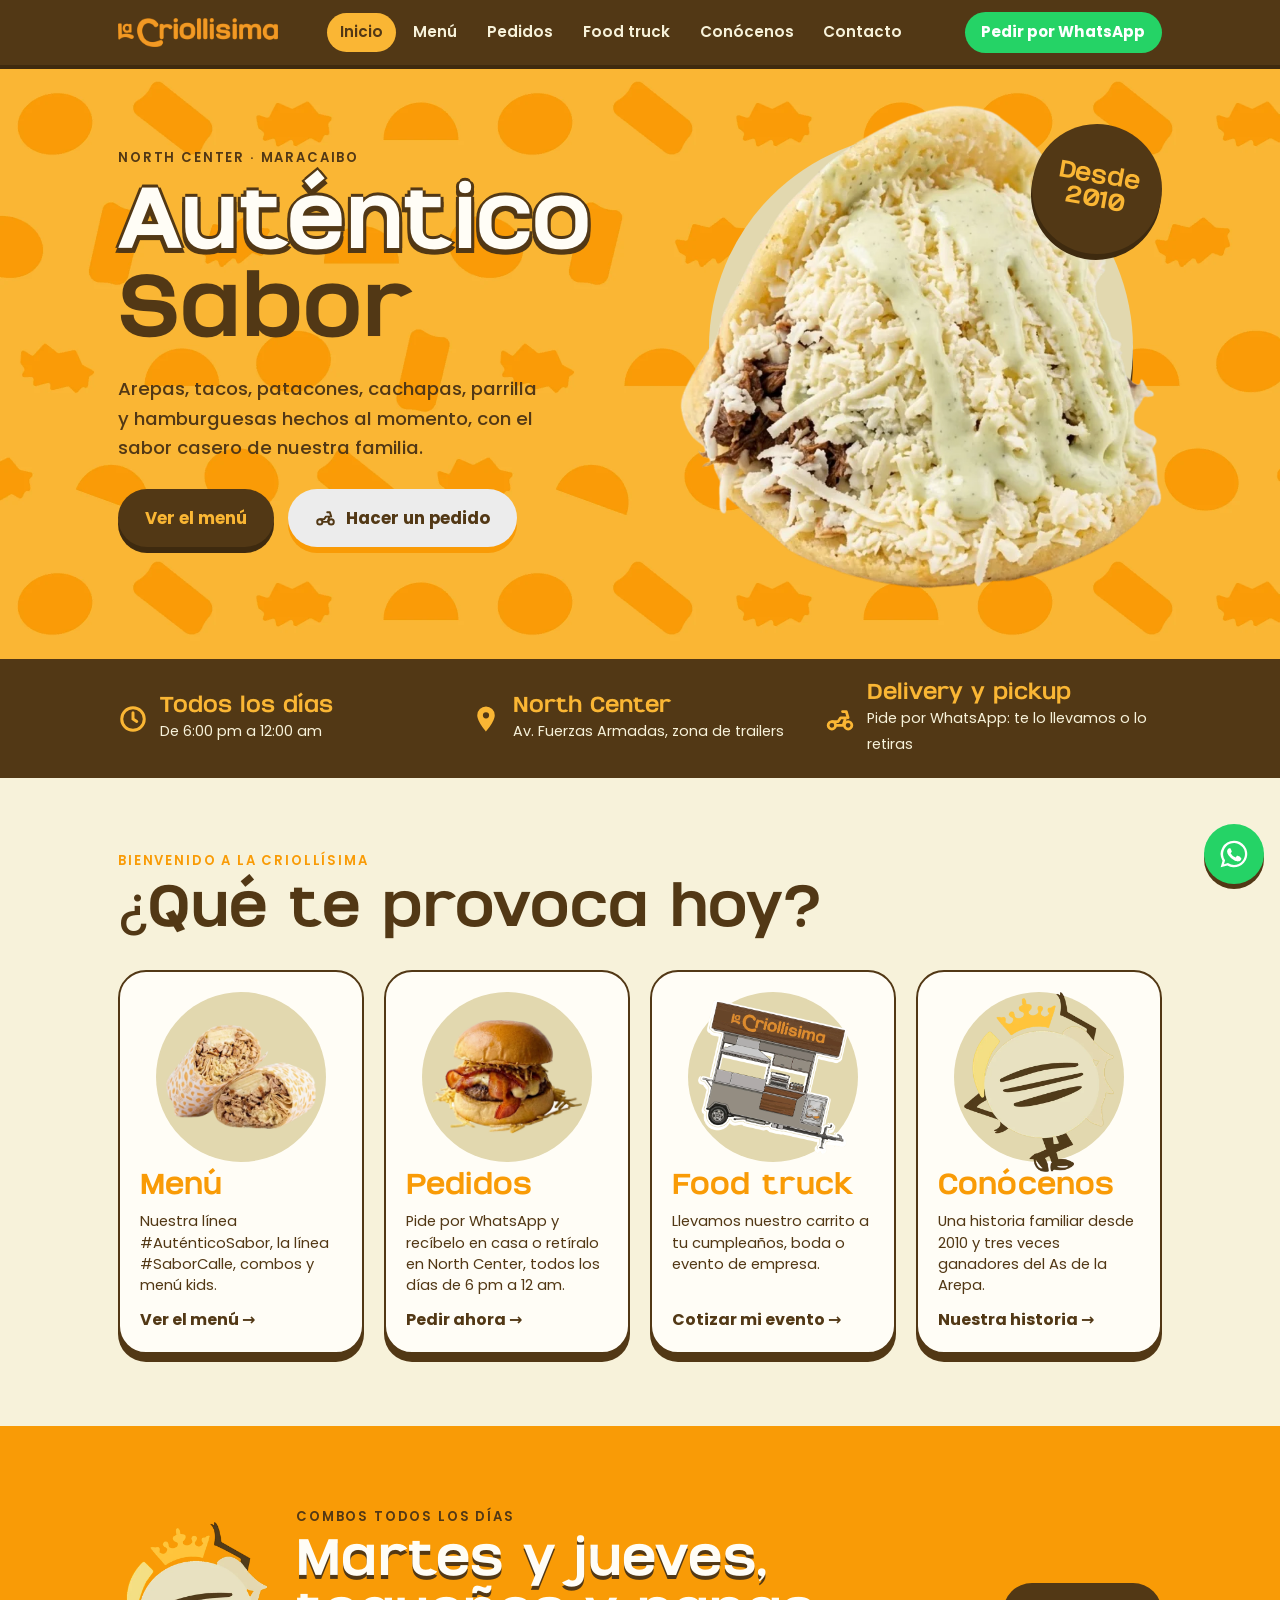
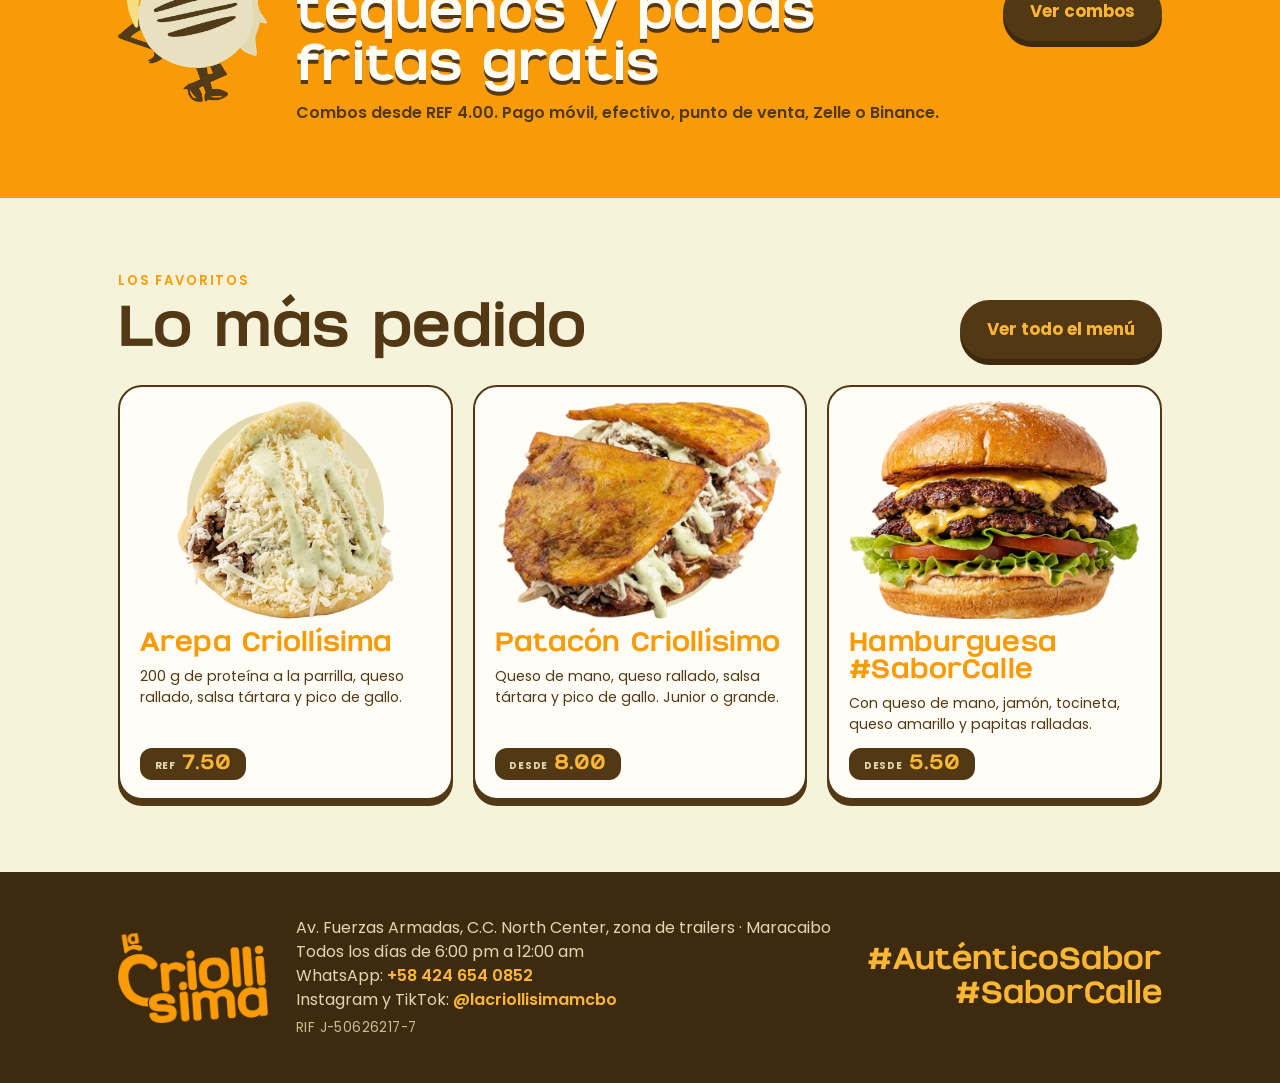
==== commit f1cf50cd: "Pedidos: delivery y pickup; formas de pago actualizadas Co-Authored-By: Claude Opus 5.5 <noreply@ant" ====
--- a/index.html
+++ b/index.html
@@ -4,12 +4,12 @@
 <meta charset="utf-8">
 <meta name="viewport" content="width=device-width,initial-scale=1,viewport-fit=cover">
 <title>La Criollísima · Auténtico Sabor · Maracaibo</title>
-<meta name="description" content="Arepas, tacos, patacones, cachapas, parrilla y hamburguesas en North Center, Maracaibo. Todos los días de 6 pm a 12 am, delivery y food truck para eventos.">
+<meta name="description" content="Arepas, tacos, patacones, cachapas, parrilla y hamburguesas en North Center, Maracaibo. Todos los días de 6 pm a 12 am, delivery, pickup y food truck para eventos.">
 <link rel="canonical" href="https://lacriollisima.com/">
 <meta property="og:type" content="website">
 <meta property="og:url" content="https://lacriollisima.com/">
 <meta property="og:title" content="La Criollísima · Auténtico Sabor · Maracaibo">
-<meta property="og:description" content="Arepas, tacos, patacones, cachapas, parrilla y hamburguesas en North Center, Maracaibo. Todos los días de 6 pm a 12 am, delivery y food truck para eventos.">
+<meta property="og:description" content="Arepas, tacos, patacones, cachapas, parrilla y hamburguesas en North Center, Maracaibo. Todos los días de 6 pm a 12 am, delivery, pickup y food truck para eventos.">
 <meta property="og:image" content="https://lacriollisima.com/img/vista-previa.jpg">
 <meta property="og:image:width" content="1200">
 <meta property="og:image:height" content="630">
@@ -28,7 +28,7 @@
 <header class="nav">
   <div class="wrap">
     <a class="marca" href="index.html"><img src="img/logo-horizontal.webp" alt="La Criollísima, ir al inicio" width="900" height="160"></a>
-    <nav aria-label="Principal"><ul><li><a href="index.html" aria-current="page">Inicio</a></li><li><a href="menu.html">Menú</a></li><li><a href="delivery.html">Delivery</a></li><li><a href="food-truck.html">Food truck</a></li><li><a href="conocenos.html">Conócenos</a></li><li><a href="contacto.html">Contacto</a></li></ul></nav>
+    <nav aria-label="Principal"><ul><li><a href="index.html" aria-current="page">Inicio</a></li><li><a href="menu.html">Menú</a></li><li><a href="delivery.html">Pedidos</a></li><li><a href="food-truck.html">Food truck</a></li><li><a href="conocenos.html">Conócenos</a></li><li><a href="contacto.html">Contacto</a></li></ul></nav>
     <a class="pedir" href="https://wa.me/584246540852" data-wa="Hola, La Criollísima. Quiero hacer un pedido." target="_blank" rel="noopener">Pedir por WhatsApp</a>
     <button class="menu-btn" type="button" aria-expanded="false">☰ <span>Menú</span></button>
   </div>
@@ -42,7 +42,7 @@
       <p class="lead">Arepas, tacos, patacones, cachapas, parrilla y hamburguesas hechos al momento, con el sabor casero de nuestra familia.</p>
       <div class="acciones">
         <a class="btn" href="menu.html">Ver el menú</a>
-        <a class="btn claro" href="delivery.html"><svg viewBox="0 0 24 24" fill="none" stroke="currentColor" stroke-width="2.2" stroke-linecap="round" stroke-linejoin="round" aria-hidden="true"><circle cx="5.5" cy="17" r="3"/><circle cx="18.5" cy="17" r="3"/><path d="M8.5 17h6l2-6h-4l-2 3H6M14 6h3l1.5 5"/></svg>Pedir delivery</a>
+        <a class="btn claro" href="delivery.html"><svg viewBox="0 0 24 24" fill="none" stroke="currentColor" stroke-width="2.2" stroke-linecap="round" stroke-linejoin="round" aria-hidden="true"><circle cx="5.5" cy="17" r="3"/><circle cx="18.5" cy="17" r="3"/><path d="M8.5 17h6l2-6h-4l-2 3H6M14 6h3l1.5 5"/></svg>Hacer un pedido</a>
       </div>
     </div>
     <div class="plato-hero">
@@ -52,11 +52,11 @@
   </div>
 </section>
 
-<section class="franja" aria-label="Horario, ubicación y delivery">
+<section class="franja" aria-label="Horario, ubicación y pedidos">
   <ul class="wrap">
     <li><svg viewBox="0 0 24 24" fill="none" stroke="currentColor" stroke-width="2.4" stroke-linecap="round" aria-hidden="true"><circle cx="12" cy="12" r="9"/><path d="M12 7v5l3 2"/></svg><div><b>Todos los días</b><span>De 6:00 pm a 12:00 am</span></div></li>
     <li><svg viewBox="0 0 24 24" fill="currentColor" aria-hidden="true"><path d="M12 2a7 7 0 0 0-7 7c0 5 7 13 7 13s7-8 7-13a7 7 0 0 0-7-7Zm0 9.5A2.5 2.5 0 1 1 12 6.5a2.5 2.5 0 0 1 0 5Z"/></svg><div><b>North Center</b><span>Av. Fuerzas Armadas, zona de trailers</span></div></li>
-    <li><svg viewBox="0 0 24 24" fill="none" stroke="currentColor" stroke-width="2.2" stroke-linecap="round" stroke-linejoin="round" aria-hidden="true"><circle cx="5.5" cy="17" r="3"/><circle cx="18.5" cy="17" r="3"/><path d="M8.5 17h6l2-6h-4l-2 3H6M14 6h3l1.5 5"/></svg><div><b>Delivery</b><span>Pide por WhatsApp y te lo llevamos</span></div></li>
+    <li><svg viewBox="0 0 24 24" fill="none" stroke="currentColor" stroke-width="2.2" stroke-linecap="round" stroke-linejoin="round" aria-hidden="true"><circle cx="5.5" cy="17" r="3"/><circle cx="18.5" cy="17" r="3"/><path d="M8.5 17h6l2-6h-4l-2 3H6M14 6h3l1.5 5"/></svg><div><b>Delivery y pickup</b><span>Pide por WhatsApp: te lo llevamos o lo retiras</span></div></li>
   </ul>
 </section>
 
@@ -73,8 +73,8 @@
       </a>
       <a class="puerta" href="delivery.html">
         <span class="ico"><img src="img/hamburguesa.webp" alt="" width="636" height="488"></span>
-        <h3>Delivery</h3>
-        <p>Haz tu pedido por WhatsApp y recíbelo en casa, todos los días de 6 pm a 12 am.</p>
+        <h3>Pedidos</h3>
+        <p>Pide por WhatsApp y recíbelo en casa o retíralo en North Center, todos los días de 6 pm a 12 am.</p>
         <span class="ir">Pedir ahora →</span>
       </a>
       <a class="puerta" href="food-truck.html">
@@ -99,7 +99,7 @@
     <div>
       <p class="eyebrow">Combos todos los días</p>
       <h2 id="t-promo" style="margin-top:8px">Martes y jueves, tequeños y papas fritas gratis</h2>
-      <p>Combos desde REF 4.00. Recibimos bolívares a tasa BCV del euro.</p>
+      <p>Combos desde REF 4.00. Pago móvil, efectivo, punto de venta, Zelle o Binance.</p>
     </div>
     <a class="btn" href="menu.html#combos">Ver combos</a>
   </div>
--- a/assets/estilo.css
+++ b/assets/estilo.css
@@ -360,3 +360,13 @@
 .con-precio li{min-width:0}
 @media (max-width:600px){.con-precio.dos{grid-template-columns:1fr}}
 .pie .rif{display:inline-block;margin-top:6px;font-size:.85rem;opacity:.85;letter-spacing:.03em}
+.opciones-entrega{display:grid;grid-template-columns:1fr 1fr;gap:16px;margin-top:26px;max-width:860px}
+.opcion{display:flex;gap:14px;align-items:flex-start;text-decoration:none;background:var(--crema);border:2px solid var(--marron);border-radius:22px;padding:18px;box-shadow:0 6px 0 var(--marron);transition:transform .15s}
+.opcion:hover{transform:translateY(-3px)}
+.opcion svg{width:38px;height:38px;flex:none;color:var(--naranja)}
+.opcion b{display:block;font-family:var(--display);font-weight:400;font-size:1.6rem;line-height:1.1}
+.opcion span{font-size:.92rem;line-height:1.45;min-width:0}
+.chip span svg{width:1.1em;height:1.1em;vertical-align:-.2em}
+.lista-pagos{margin:0;padding-left:1.1em;display:grid;gap:2px;font-size:.95rem}
+@media (max-width:700px){.opciones-entrega{grid-template-columns:1fr}}
+[hidden]{display:none!important}
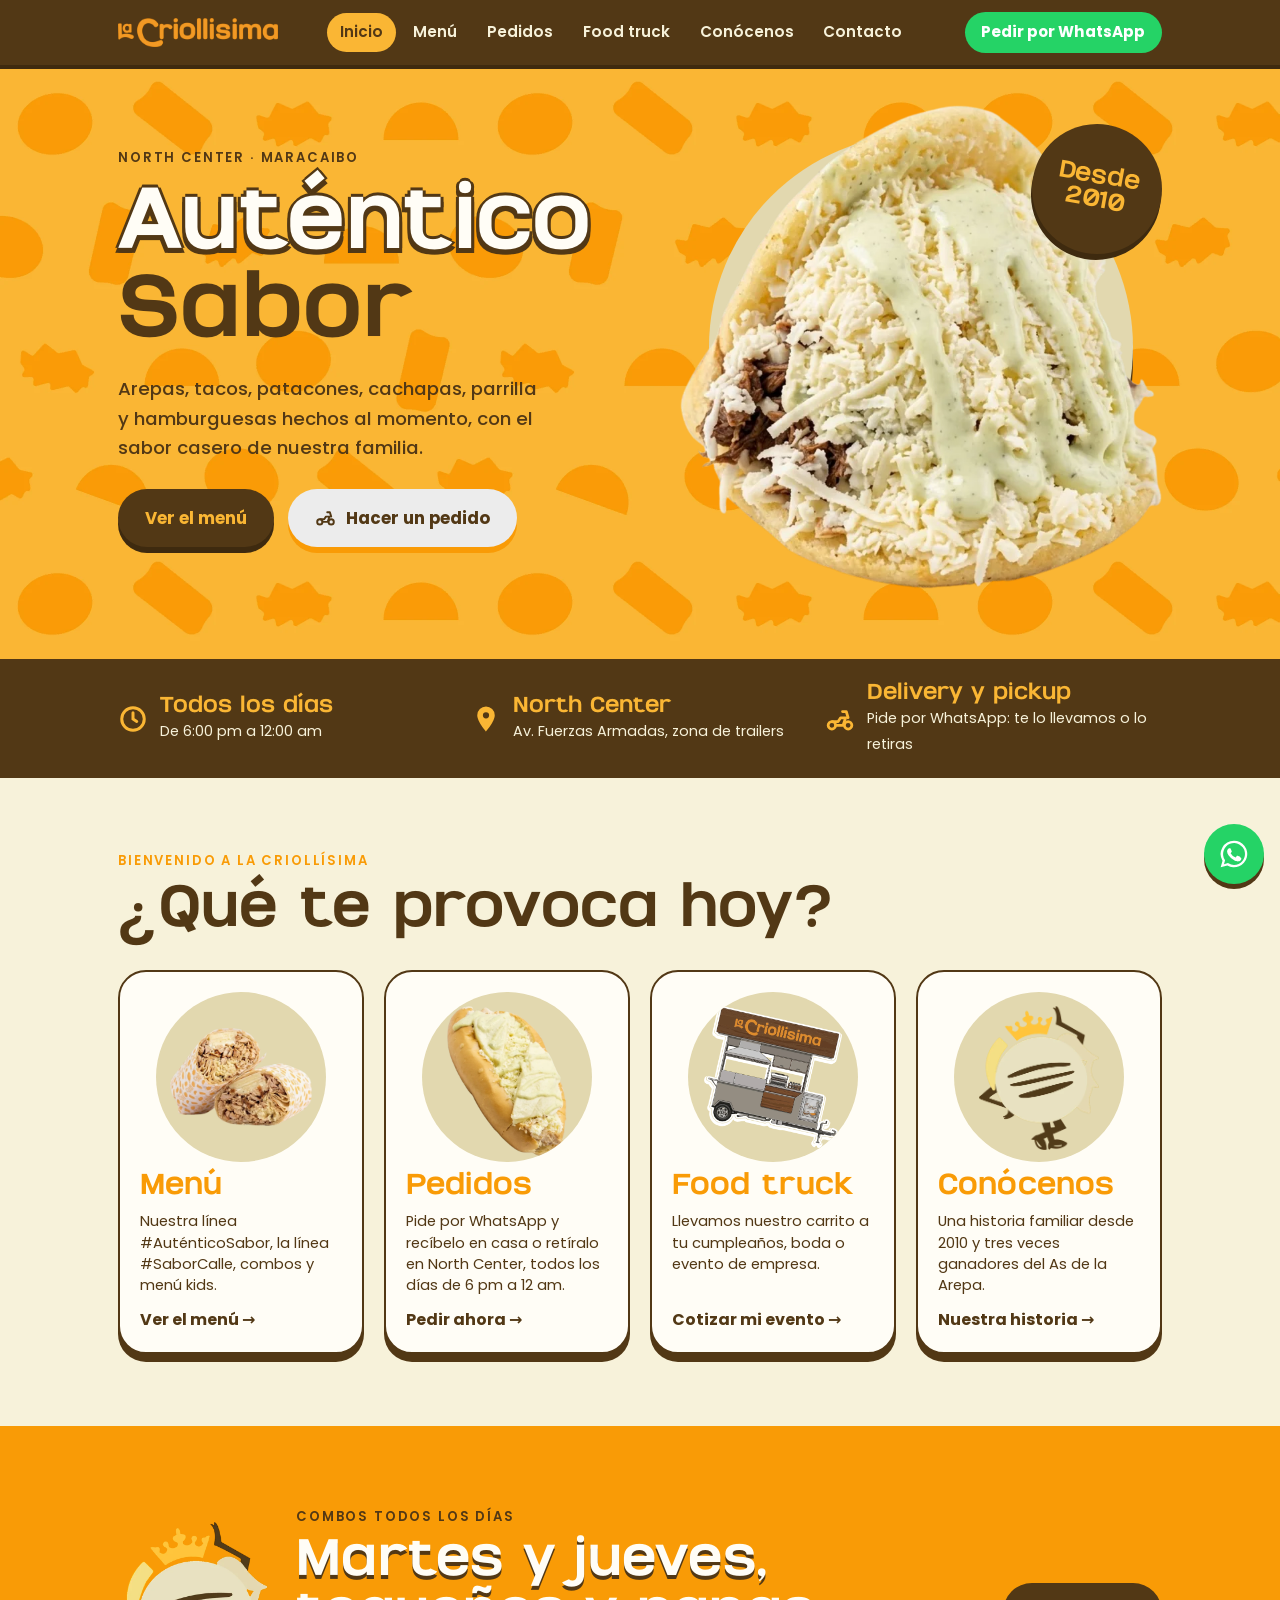
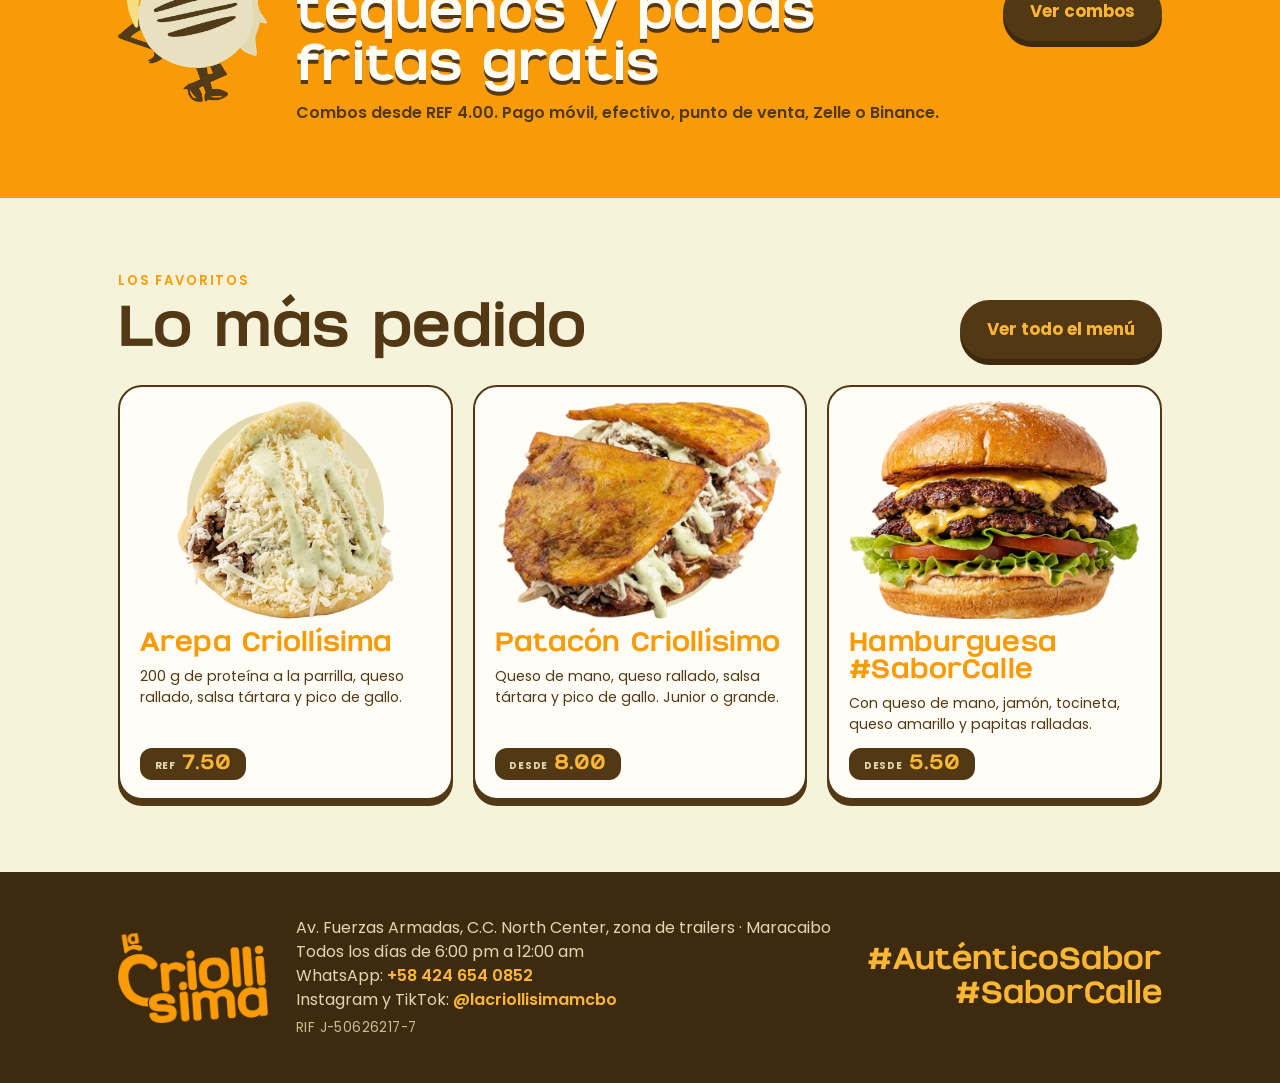
==== commit 78dc8c14: "¿ en Ballega, foto de Pedidos, sin punto de venta en delivery, bebidas y postres adicionales Co-Auth" ====
--- a/index.html
+++ b/index.html
@@ -63,7 +63,7 @@
 <section class="banda" style="background:var(--crema)" aria-labelledby="t-puertas">
   <div class="wrap">
     <p class="eyebrow" style="color:var(--naranja)">Bienvenido a La Criollísima</p>
-    <h2 id="t-puertas" style="margin-top:10px">¿Qué te provoca hoy?</h2>
+    <h2 id="t-puertas" style="margin-top:10px"><span class="inv">?</span>Qué te provoca hoy?</h2>
     <div class="puertas">
       <a class="puerta" href="menu.html">
         <span class="ico"><img src="img/taco.webp" alt="" width="720" height="497"></span>
@@ -72,7 +72,7 @@
         <span class="ir">Ver el menú →</span>
       </a>
       <a class="puerta" href="delivery.html">
-        <span class="ico"><img src="img/hamburguesa.webp" alt="" width="636" height="488"></span>
+        <span class="ico"><img src="img/pepito.webp" alt="" width="720" height="897"></span>
         <h3>Pedidos</h3>
         <p>Pide por WhatsApp y recíbelo en casa o retíralo en North Center, todos los días de 6 pm a 12 am.</p>
         <span class="ir">Pedir ahora →</span>
--- a/assets/estilo.css
+++ b/assets/estilo.css
@@ -370,3 +370,7 @@
 .lista-pagos{margin:0;padding-left:1.1em;display:grid;gap:2px;font-size:.95rem}
 @media (max-width:700px){.opciones-entrega{grid-template-columns:1fr}}
 [hidden]{display:none!important}
+.inv{display:inline-block;transform:rotate(180deg);transform-origin:50% 58%;margin-right:.04em}
+.sub-legend{font-size:.8rem;font-weight:700;letter-spacing:.06em;text-transform:uppercase;margin-top:8px;opacity:.8}
+fieldset .sub-legend + .chips{margin-top:6px}
+.puerta .ico{overflow:hidden}.puerta .ico img{width:84%;height:84%;object-fit:contain}
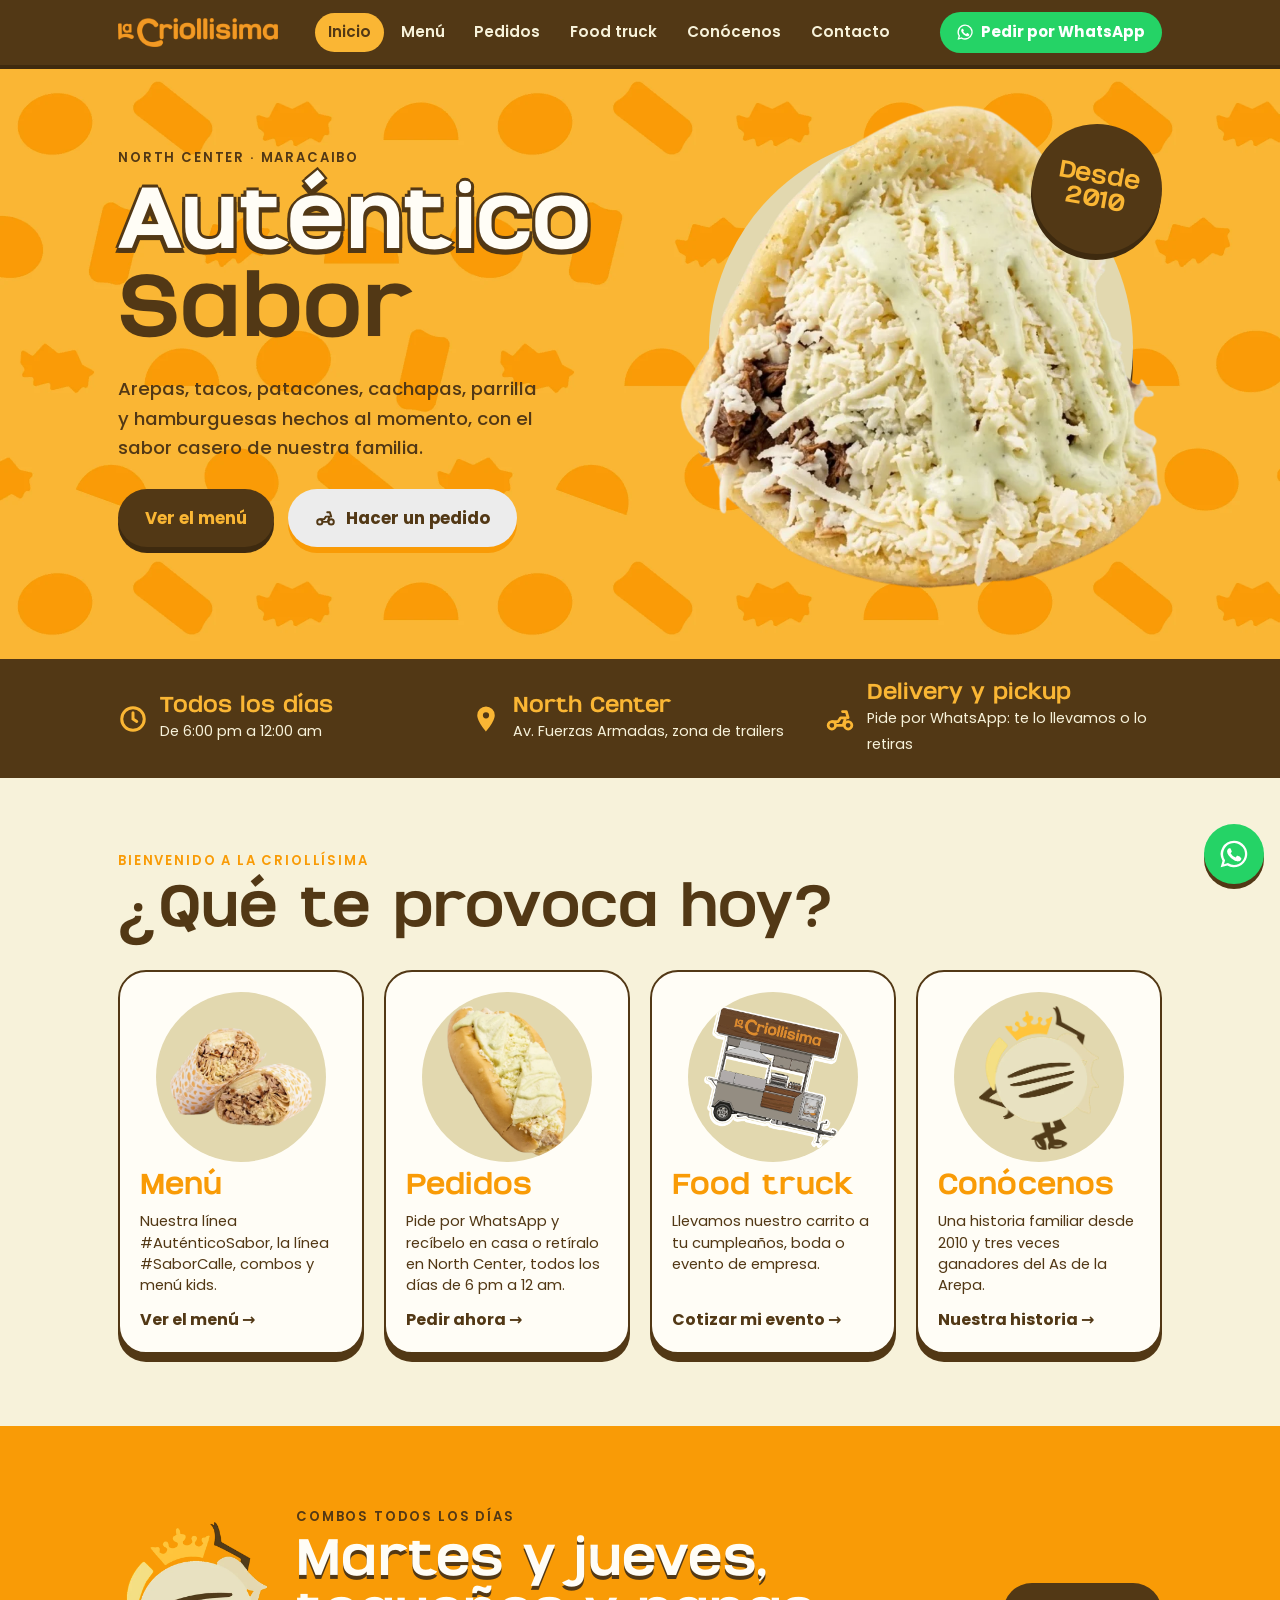
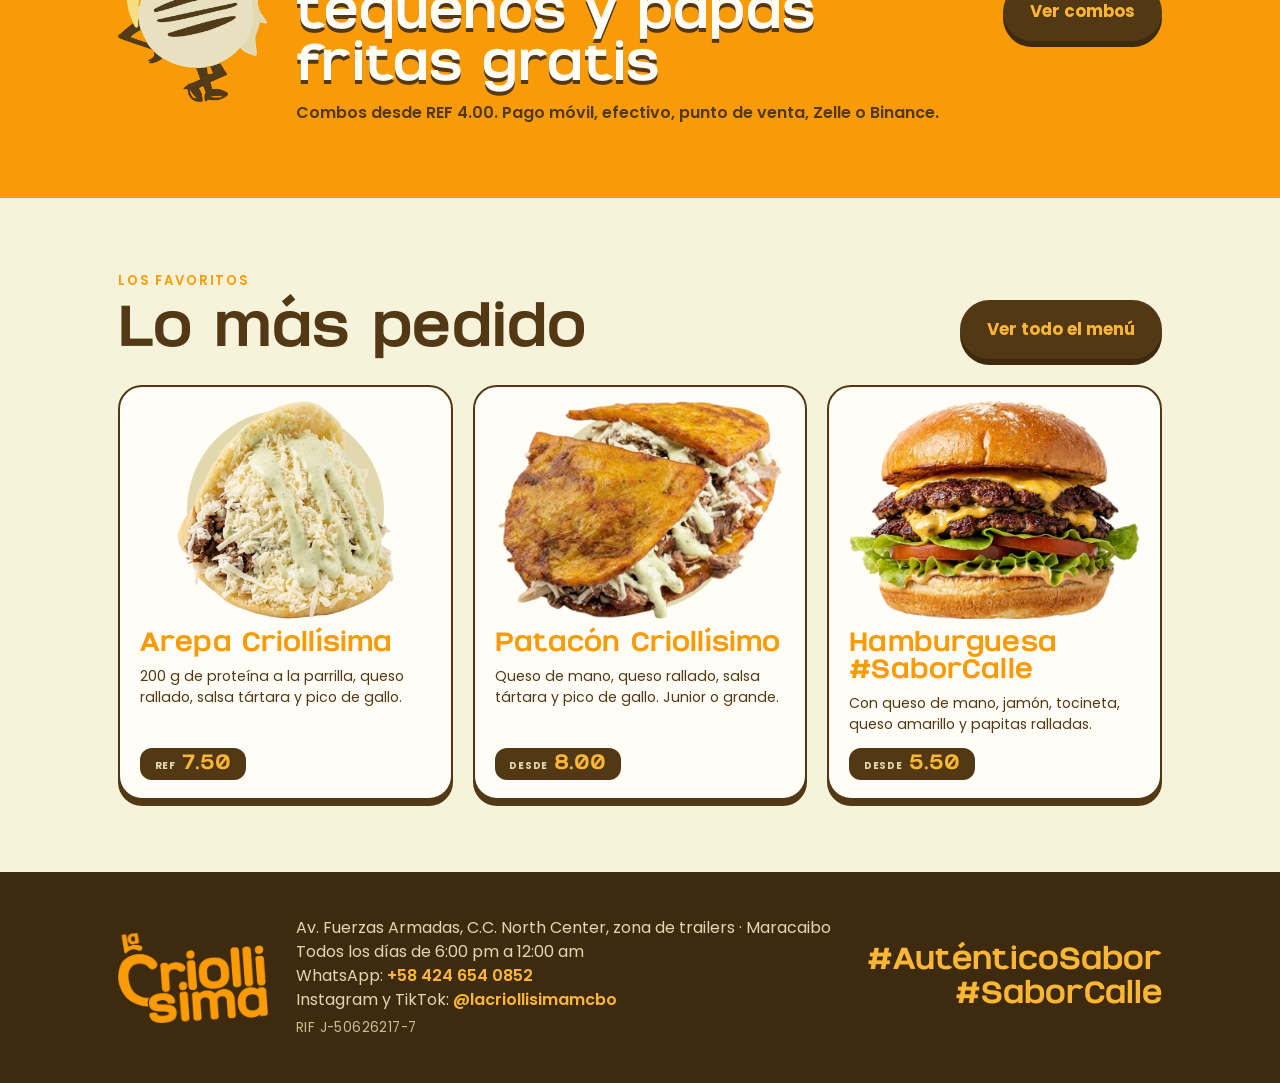
==== commit 209ec7d1: "Móvil: barra de navegación fija abajo; sin vídeos verticales Co-Authored-By: Claude Opus 5.5 <norepl" ====
--- a/index.html
+++ b/index.html
@@ -28,11 +28,11 @@
 <header class="nav">
   <div class="wrap">
     <a class="marca" href="index.html"><img src="img/logo-horizontal.webp" alt="La Criollísima, ir al inicio" width="900" height="160"></a>
-    <nav aria-label="Principal"><ul><li><a href="index.html" aria-current="page">Inicio</a></li><li><a href="menu.html">Menú</a></li><li><a href="delivery.html">Pedidos</a></li><li><a href="food-truck.html">Food truck</a></li><li><a href="conocenos.html">Conócenos</a></li><li><a href="contacto.html">Contacto</a></li></ul></nav>
-    <a class="pedir" href="https://wa.me/584246540852" data-wa="Hola, La Criollísima. Quiero hacer un pedido." target="_blank" rel="noopener">Pedir por WhatsApp</a>
-    <button class="menu-btn" type="button" aria-expanded="false">☰ <span>Menú</span></button>
+    <nav aria-label="Principal" class="nav-escritorio"><ul><li><a href="index.html" aria-current="page">Inicio</a></li><li><a href="menu.html">Menú</a></li><li><a href="delivery.html">Pedidos</a></li><li><a href="food-truck.html">Food truck</a></li><li><a href="conocenos.html">Conócenos</a></li><li><a href="contacto.html">Contacto</a></li></ul></nav>
+    <a class="pedir" href="https://wa.me/584246540852" data-wa="Hola, La Criollísima. Quiero hacer un pedido." target="_blank" rel="noopener"><svg viewBox="0 0 24 24" fill="currentColor" aria-hidden="true"><path d="M12 2a10 10 0 0 0-8.6 15.1L2 22l5-1.3A10 10 0 1 0 12 2Zm0 18.2a8.2 8.2 0 0 1-4.2-1.2l-.3-.2-3 .8.8-2.9-.2-.3A8.2 8.2 0 1 1 12 20.2Zm4.5-6.1c-.2-.1-1.5-.7-1.7-.8-.2-.1-.4-.1-.6.1l-.8 1c-.1.2-.3.2-.5.1a6.7 6.7 0 0 1-3.3-2.9c-.3-.4.3-.4.7-1.3.1-.2 0-.3 0-.4l-.8-1.8c-.2-.5-.4-.4-.6-.4h-.5a1 1 0 0 0-.7.3 3 3 0 0 0-.9 2.2 5.2 5.2 0 0 0 1.1 2.7 11.8 11.8 0 0 0 4.5 4c1.7.7 2.3.8 3.2.6.5-.1 1.5-.6 1.7-1.2.2-.6.2-1.1.2-1.2-.1-.1-.3-.2-.5-.3Z"/></svg><span class="txt-largo">Pedir por WhatsApp</span><span class="txt-corto">Pedir</span></a>
   </div>
 </header>
+<nav class="tabbar" aria-label="Secciones"><a href="index.html" aria-current="page"><svg viewBox="0 0 24 24" fill="none" stroke="currentColor" stroke-width="2" stroke-linecap="round" stroke-linejoin="round" aria-hidden="true"><path d="M3 11.5 12 4l9 7.5"/><path d="M5.5 10v10h13V10"/><path d="M10 20v-5h4v5"/></svg><span>Inicio</span></a><a href="menu.html"><svg viewBox="0 0 24 24" fill="none" stroke="currentColor" stroke-width="2" stroke-linecap="round" stroke-linejoin="round" aria-hidden="true"><path d="M7 3v8M4.5 3v5a2.5 2.5 0 0 0 5 0V3M7 11v10"/><path d="M17 21V3c-2 1-3.5 3.5-3.5 7 0 2 1 3 3.5 3"/></svg><span>Menú</span></a><a href="delivery.html"><svg viewBox="0 0 24 24" fill="none" stroke="currentColor" stroke-width="2" stroke-linecap="round" stroke-linejoin="round" aria-hidden="true"><path d="M5 8h14l-1.2 12H6.2L5 8Z"/><path d="M9 8V6a3 3 0 0 1 6 0v2"/></svg><span>Pedidos</span></a><a href="food-truck.html"><svg viewBox="0 0 24 24" fill="none" stroke="currentColor" stroke-width="2" stroke-linecap="round" stroke-linejoin="round" aria-hidden="true"><path d="M2.5 16V7h11v9"/><path d="M13.5 10h4l3.5 3.5V16"/><circle cx="7" cy="17.5" r="2"/><circle cx="17" cy="17.5" r="2"/><path d="M9 17.5h6"/></svg><span>Food truck</span></a><a href="conocenos.html"><svg viewBox="0 0 24 24" fill="none" stroke="currentColor" stroke-width="2" stroke-linecap="round" stroke-linejoin="round" aria-hidden="true"><path d="M12 20s-7.5-4.6-7.5-10A4.3 4.3 0 0 1 12 7.4 4.3 4.3 0 0 1 19.5 10c0 5.4-7.5 10-7.5 10Z"/></svg><span>Conócenos</span></a><a href="contacto.html"><svg viewBox="0 0 24 24" fill="none" stroke="currentColor" stroke-width="2" stroke-linecap="round" stroke-linejoin="round" aria-hidden="true"><path d="M12 21s-6.5-6.4-6.5-11.5a6.5 6.5 0 0 1 13 0C18.5 14.6 12 21 12 21Z"/><circle cx="12" cy="9.5" r="2.3"/></svg><span>Contacto</span></a></nav>
 <main id="contenido">
 <section class="patron inicio-hero" aria-labelledby="t-inicio">
   <div class="wrap inicio-grid">
--- a/assets/estilo.css
+++ b/assets/estilo.css
@@ -374,3 +374,56 @@
 .sub-legend{font-size:.8rem;font-weight:700;letter-spacing:.06em;text-transform:uppercase;margin-top:8px;opacity:.8}
 fieldset .sub-legend + .chips{margin-top:6px}
 .puerta .ico{overflow:hidden}.puerta .ico img{width:84%;height:84%;object-fit:contain}
+.elige-t{font-size:.72rem;font-weight:700;letter-spacing:.08em;text-transform:uppercase;margin-top:4px}
+.elige{display:flex;flex-direction:column;gap:6px}
+.elige span{display:flex;align-items:stretch;border:2px solid var(--naranja);border-radius:10px;overflow:hidden;font-size:.85rem;font-weight:600;background:var(--naranja);color:var(--blanco);width:fit-content;max-width:100%}
+.elige i{font-style:normal;background:var(--blanco);color:var(--marron);padding:.2em .7em;min-width:84px}
+.elige span{padding-right:.8em;gap:.7em;align-items:center}
+.video-ft{background:var(--marron);color:var(--crema)}
+.video-ft h2{color:var(--amarillo)}
+.videos{display:grid;grid-template-columns:2.2fr 1fr;gap:18px;align-items:stretch}
+.videos video{width:100%;height:100%;max-height:520px;object-fit:cover;border-radius:var(--r);background:#000;box-shadow:0 10px 0 var(--naranja);display:block}
+@media (max-width:700px){.videos{grid-template-columns:1fr}.videos video{max-height:none;height:auto}.videos video:last-child{max-width:320px;justify-self:center}}
+html.pdf .videos video{display:none}
+html.pdf .video-ft{display:none}
+.videos{grid-template-columns:3.16fr 1fr;align-items:start}
+.videos video{height:auto;max-height:none;object-fit:cover}
+.videos video:first-child{aspect-ratio:16/9}
+.videos video:last-child{aspect-ratio:9/16}
+@media (max-width:700px){.videos{grid-template-columns:1fr}.videos video:last-child{max-width:240px}}
+.cab-video{display:grid;grid-template-columns:1fr 280px;gap:40px;align-items:center}
+.cab-video>div{min-width:0}
+.video-pedido{width:100%;aspect-ratio:9/16;object-fit:cover;border-radius:var(--r);border:3px solid var(--marron);box-shadow:0 10px 0 var(--marron);background:#000;display:block}
+@media (max-width:860px){.cab-video{grid-template-columns:1fr}.video-pedido{max-width:260px;justify-self:center}}
+.elige span.solo{padding-right:0;background:var(--blanco)}
+/* iPhone: la casilla de fecha tiene un ancho propio; se fuerza al de las demás */
+input[type="date"]{-webkit-appearance:none;appearance:none;display:block;width:100%;max-width:100%;min-width:0;min-height:calc(1.6em + 1.2em + 4px);line-height:1.6;text-align:left}
+input[type="date"]::-webkit-date-and-time-value{text-align:left;margin:0}
+input[type="date"]::-webkit-calendar-picker-indicator{opacity:.7;cursor:pointer}
+.campo{overflow:hidden;padding-bottom:2px}
+
+/* ===== Navegación siempre visible ===== */
+.nav .pedir{display:inline-flex;align-items:center;gap:.45em}
+.nav .pedir svg{width:1.2em;height:1.2em}
+.nav .txt-corto{display:none}
+.nav .menu-btn{display:none!important}
+.tabbar{display:none}
+@media (max-width:980px){
+  .nav-escritorio{display:none}
+  .nav .pedir{display:inline-flex!important;padding:.5em 1em}
+  .nav .txt-largo{display:none}.nav .txt-corto{display:inline}
+  .tabbar{display:grid;grid-template-columns:repeat(6,1fr);position:fixed;left:0;right:0;bottom:0;z-index:35;background:var(--marron);border-top:3px solid var(--marron-2);padding:6px max(4px,env(safe-area-inset-right,0px)) calc(6px + env(safe-area-inset-bottom,0px)) max(4px,env(safe-area-inset-left,0px));box-shadow:0 -6px 18px rgba(0,0,0,.18)}
+  .tabbar a{display:flex;flex-direction:column;align-items:center;justify-content:center;gap:3px;min-height:52px;padding:4px 2px;border-radius:14px;text-decoration:none;color:var(--crema);font-weight:600;font-size:.68rem;line-height:1.1;text-align:center;min-width:0}
+  .tabbar a svg{width:24px;height:24px}
+  .tabbar a span{white-space:nowrap;overflow:hidden;text-overflow:ellipsis;max-width:100%}
+  .tabbar a[aria-current="page"]{background:var(--amarillo);color:var(--marron)}
+  .tabbar a:focus-visible{outline:3px solid var(--naranja);outline-offset:-3px}
+  body{padding-bottom:calc(72px + env(safe-area-inset-bottom,0px))}
+  .flota{display:none}
+}
+@media (max-width:360px){.tabbar a{font-size:.6rem}.tabbar a svg{width:22px;height:22px}}
+html.pdf .tabbar{display:none!important}
+html.pdf body{padding-bottom:0}
+.videos{grid-template-columns:1fr!important}.videos video:first-child{max-height:620px}
+@media (max-width:980px){.tabbar{padding-left:max(2px,env(safe-area-inset-left,0px));padding-right:max(2px,env(safe-area-inset-right,0px));column-gap:0}.tabbar a{font-size:.64rem;letter-spacing:-.01em;padding:4px 0}}
+@media (max-width:359px){.tabbar a{font-size:.55rem;letter-spacing:-.02em}.tabbar a svg{width:21px;height:21px}}
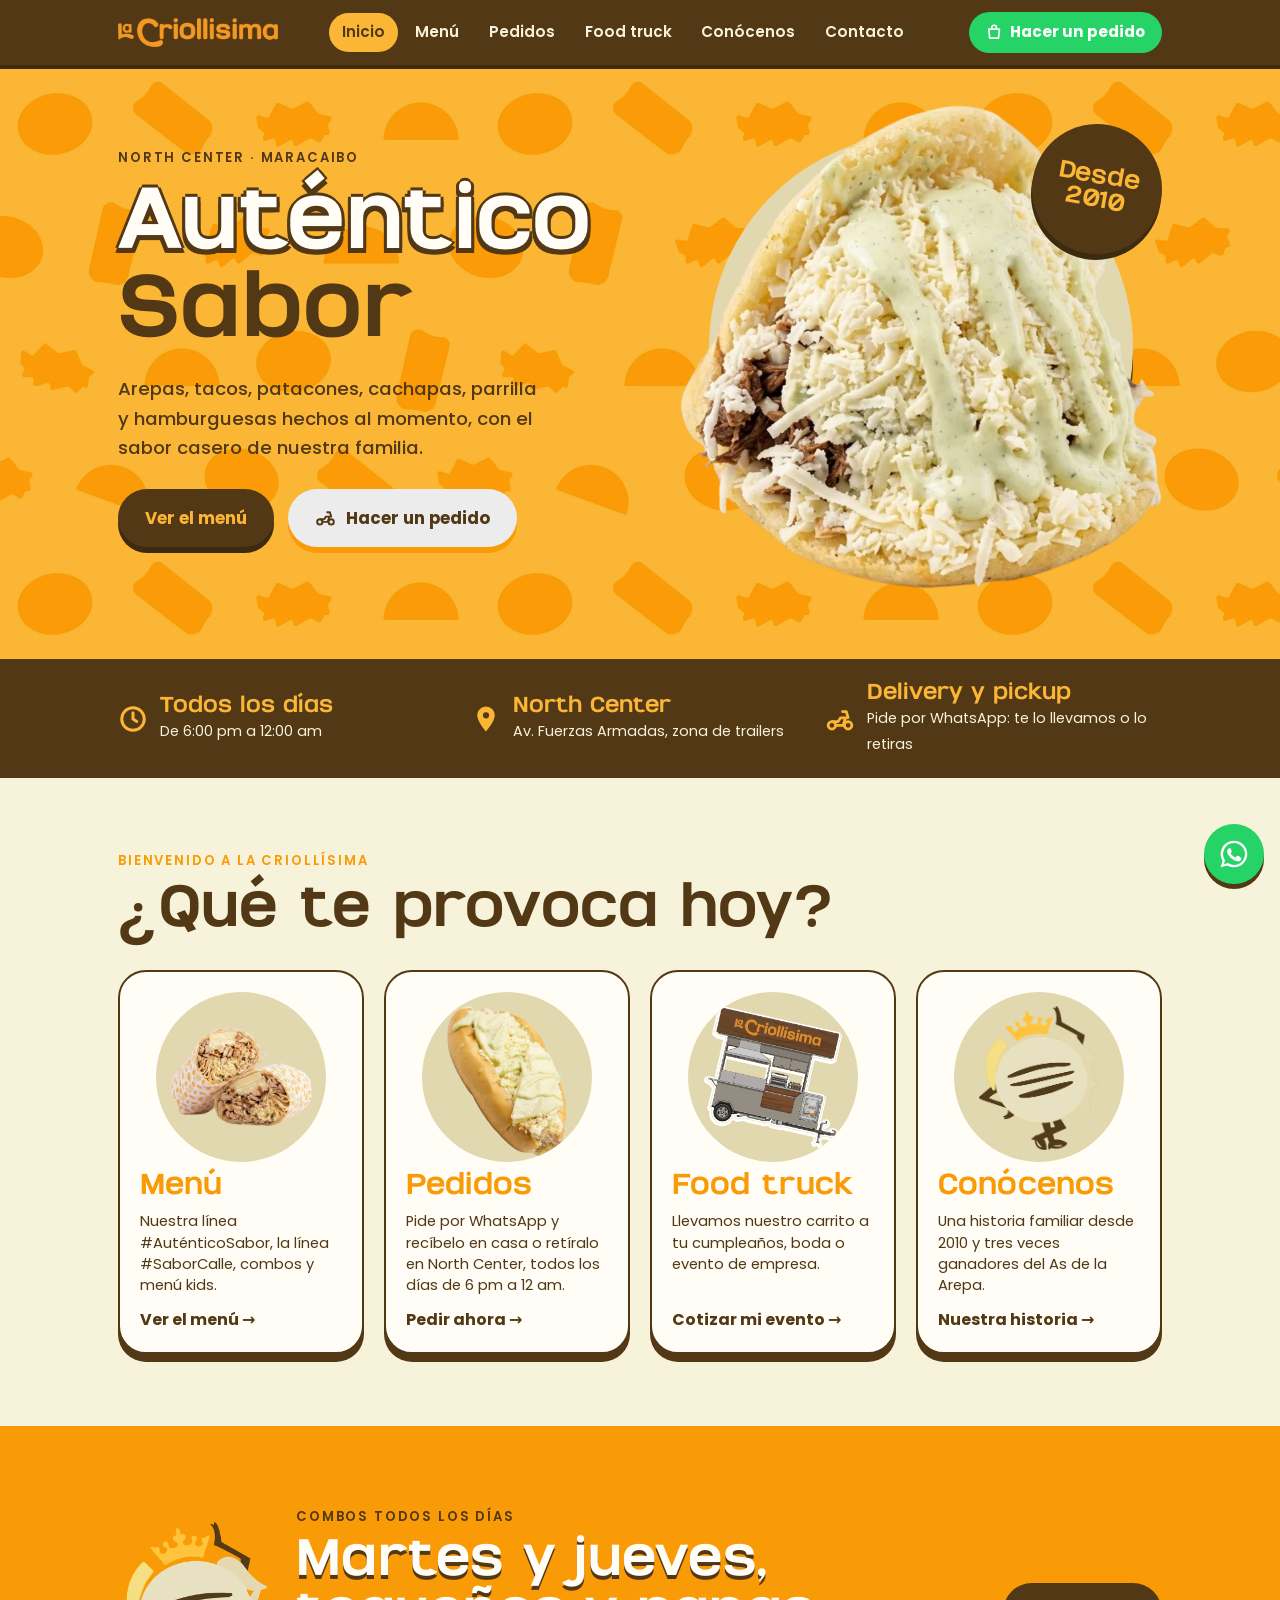
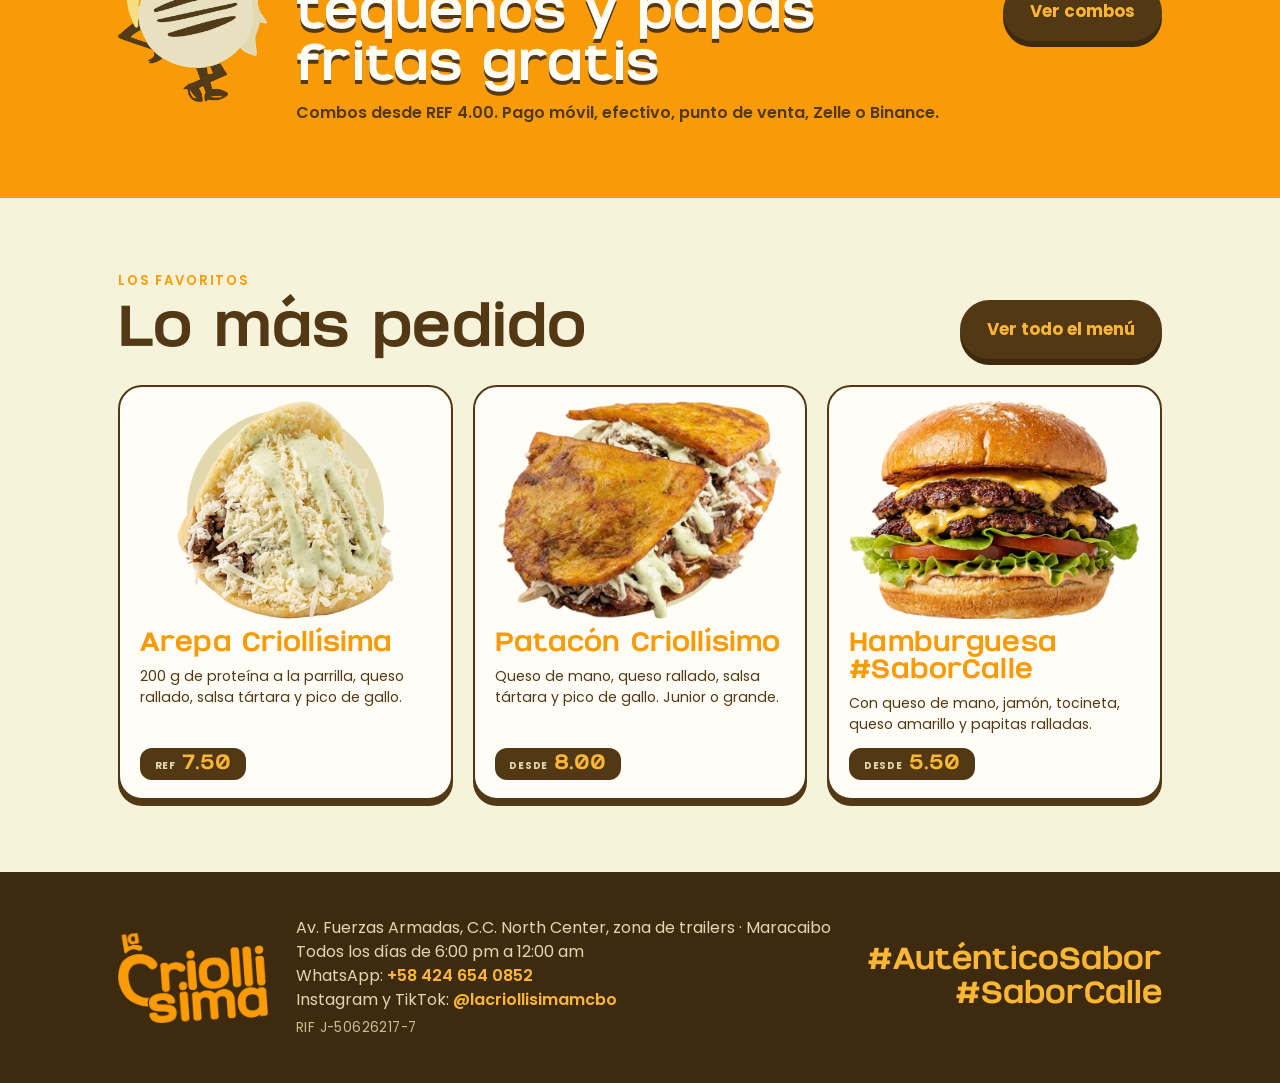
==== commit 10ac97a6: "Nueva carátula al compartir; botones de pedido llevan a elegir delivery o pickup Co-Authored-By: Cla" ====
--- a/index.html
+++ b/index.html
@@ -29,7 +29,7 @@
   <div class="wrap">
     <a class="marca" href="index.html"><img src="img/logo-horizontal.webp" alt="La Criollísima, ir al inicio" width="900" height="160"></a>
     <nav aria-label="Principal" class="nav-escritorio"><ul><li><a href="index.html" aria-current="page">Inicio</a></li><li><a href="menu.html">Menú</a></li><li><a href="delivery.html">Pedidos</a></li><li><a href="food-truck.html">Food truck</a></li><li><a href="conocenos.html">Conócenos</a></li><li><a href="contacto.html">Contacto</a></li></ul></nav>
-    <a class="pedir" href="https://wa.me/584246540852" data-wa="Hola, La Criollísima. Quiero hacer un pedido." target="_blank" rel="noopener"><svg viewBox="0 0 24 24" fill="currentColor" aria-hidden="true"><path d="M12 2a10 10 0 0 0-8.6 15.1L2 22l5-1.3A10 10 0 1 0 12 2Zm0 18.2a8.2 8.2 0 0 1-4.2-1.2l-.3-.2-3 .8.8-2.9-.2-.3A8.2 8.2 0 1 1 12 20.2Zm4.5-6.1c-.2-.1-1.5-.7-1.7-.8-.2-.1-.4-.1-.6.1l-.8 1c-.1.2-.3.2-.5.1a6.7 6.7 0 0 1-3.3-2.9c-.3-.4.3-.4.7-1.3.1-.2 0-.3 0-.4l-.8-1.8c-.2-.5-.4-.4-.6-.4h-.5a1 1 0 0 0-.7.3 3 3 0 0 0-.9 2.2 5.2 5.2 0 0 0 1.1 2.7 11.8 11.8 0 0 0 4.5 4c1.7.7 2.3.8 3.2.6.5-.1 1.5-.6 1.7-1.2.2-.6.2-1.1.2-1.2-.1-.1-.3-.2-.5-.3Z"/></svg><span class="txt-largo">Pedir por WhatsApp</span><span class="txt-corto">Pedir</span></a>
+    <a class="pedir" href="delivery.html#pedido"><svg viewBox="0 0 24 24" fill="none" stroke="currentColor" stroke-width="2.2" stroke-linecap="round" stroke-linejoin="round" aria-hidden="true"><path d="M5 8h14l-1.2 12H6.2L5 8Z"/><path d="M9 8V6a3 3 0 0 1 6 0v2"/></svg><span class="txt-largo">Hacer un pedido</span><span class="txt-corto">Pedir</span></a>
   </div>
 </header>
 <nav class="tabbar" aria-label="Secciones"><a href="index.html" aria-current="page"><svg viewBox="0 0 24 24" fill="none" stroke="currentColor" stroke-width="2" stroke-linecap="round" stroke-linejoin="round" aria-hidden="true"><path d="M3 11.5 12 4l9 7.5"/><path d="M5.5 10v10h13V10"/><path d="M10 20v-5h4v5"/></svg><span>Inicio</span></a><a href="menu.html"><svg viewBox="0 0 24 24" fill="none" stroke="currentColor" stroke-width="2" stroke-linecap="round" stroke-linejoin="round" aria-hidden="true"><path d="M7 3v8M4.5 3v5a2.5 2.5 0 0 0 5 0V3M7 11v10"/><path d="M17 21V3c-2 1-3.5 3.5-3.5 7 0 2 1 3 3.5 3"/></svg><span>Menú</span></a><a href="delivery.html"><svg viewBox="0 0 24 24" fill="none" stroke="currentColor" stroke-width="2" stroke-linecap="round" stroke-linejoin="round" aria-hidden="true"><path d="M5 8h14l-1.2 12H6.2L5 8Z"/><path d="M9 8V6a3 3 0 0 1 6 0v2"/></svg><span>Pedidos</span></a><a href="food-truck.html"><svg viewBox="0 0 24 24" fill="none" stroke="currentColor" stroke-width="2" stroke-linecap="round" stroke-linejoin="round" aria-hidden="true"><path d="M2.5 16V7h11v9"/><path d="M13.5 10h4l3.5 3.5V16"/><circle cx="7" cy="17.5" r="2"/><circle cx="17" cy="17.5" r="2"/><path d="M9 17.5h6"/></svg><span>Food truck</span></a><a href="conocenos.html"><svg viewBox="0 0 24 24" fill="none" stroke="currentColor" stroke-width="2" stroke-linecap="round" stroke-linejoin="round" aria-hidden="true"><path d="M12 20s-7.5-4.6-7.5-10A4.3 4.3 0 0 1 12 7.4 4.3 4.3 0 0 1 19.5 10c0 5.4-7.5 10-7.5 10Z"/></svg><span>Conócenos</span></a><a href="contacto.html"><svg viewBox="0 0 24 24" fill="none" stroke="currentColor" stroke-width="2" stroke-linecap="round" stroke-linejoin="round" aria-hidden="true"><path d="M12 21s-6.5-6.4-6.5-11.5a6.5 6.5 0 0 1 13 0C18.5 14.6 12 21 12 21Z"/><circle cx="12" cy="9.5" r="2.3"/></svg><span>Contacto</span></a></nav>
--- a/assets/estilo.css
+++ b/assets/estilo.css
@@ -427,3 +427,10 @@
 .videos{grid-template-columns:1fr!important}.videos video:first-child{max-height:620px}
 @media (max-width:980px){.tabbar{padding-left:max(2px,env(safe-area-inset-left,0px));padding-right:max(2px,env(safe-area-inset-right,0px));column-gap:0}.tabbar a{font-size:.64rem;letter-spacing:-.01em;padding:4px 0}}
 @media (max-width:359px){.tabbar a{font-size:.55rem;letter-spacing:-.02em}.tabbar a svg{width:21px;height:21px}}
+/* Un solo vídeo horizontal en Food truck: anula las reglas del vídeo vertical */
+.videos video:last-child{aspect-ratio:16/9!important;max-width:none!important;justify-self:stretch!important}
+.foto-doble{display:grid;grid-template-columns:1fr 1fr;gap:6px}
+.foto-doble figure{margin:0;display:flex;flex-direction:column;align-items:center;gap:4px}
+.foto-doble .foto-p{width:100%;aspect-ratio:1!important;margin:0}
+.foto-doble figcaption{font-size:.72rem;font-weight:700;background:var(--amarillo);border-radius:60px;padding:.05em .7em}
+.con-precio.sin-precio li{justify-content:flex-start}
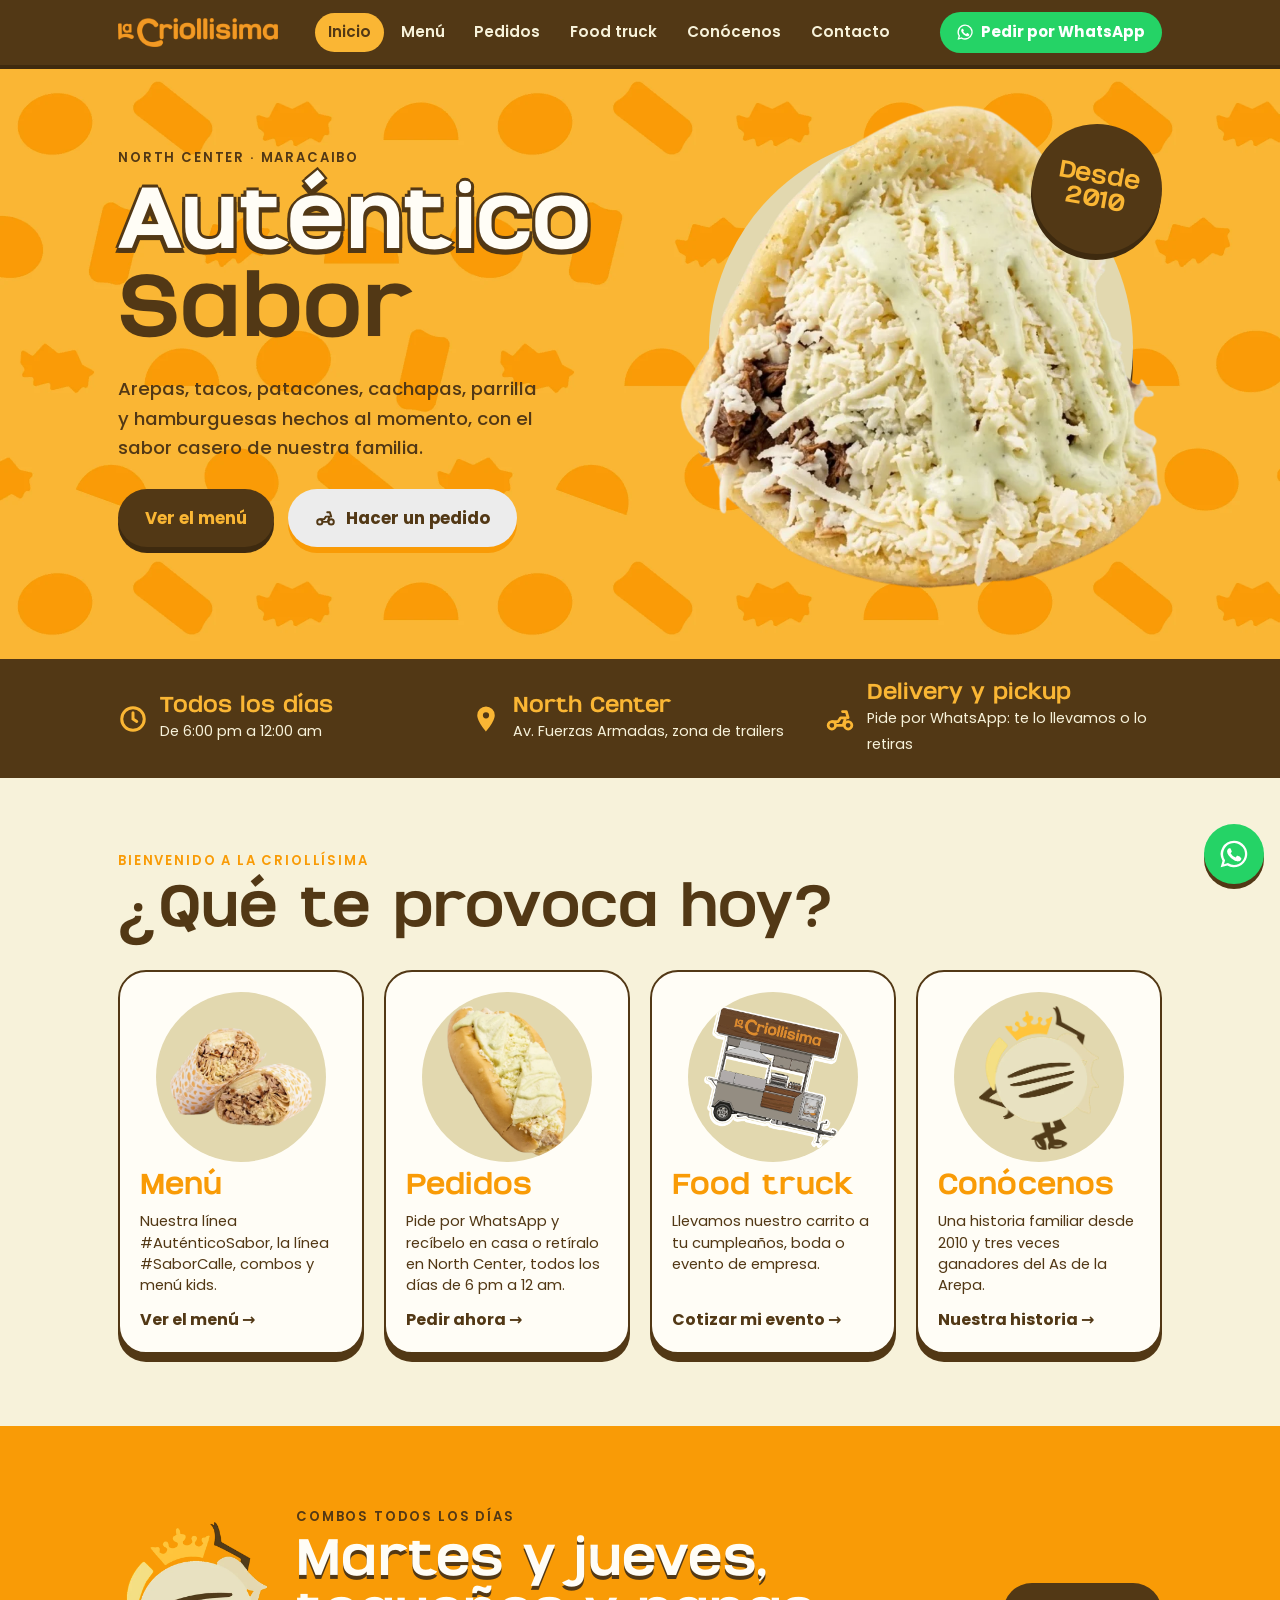
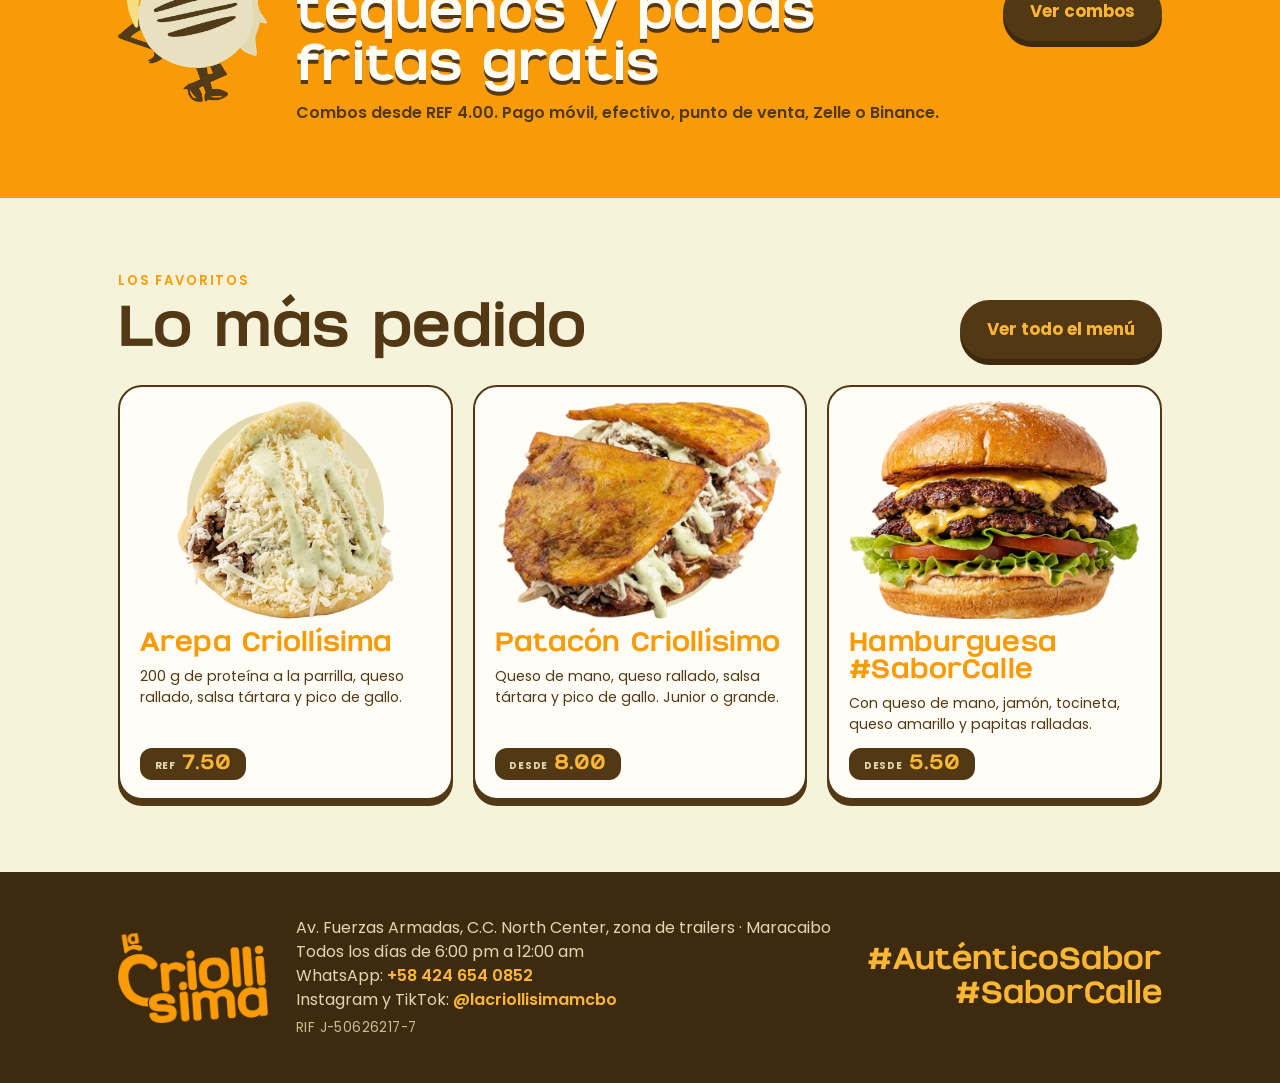
==== commit fdcaba5a: "Botón verde vuelve a WhatsApp directo Co-Authored-By: Claude Opus 5.5 <noreply@anthropic.com> Claude" ====
--- a/index.html
+++ b/index.html
@@ -29,7 +29,7 @@
   <div class="wrap">
     <a class="marca" href="index.html"><img src="img/logo-horizontal.webp" alt="La Criollísima, ir al inicio" width="900" height="160"></a>
     <nav aria-label="Principal" class="nav-escritorio"><ul><li><a href="index.html" aria-current="page">Inicio</a></li><li><a href="menu.html">Menú</a></li><li><a href="delivery.html">Pedidos</a></li><li><a href="food-truck.html">Food truck</a></li><li><a href="conocenos.html">Conócenos</a></li><li><a href="contacto.html">Contacto</a></li></ul></nav>
-    <a class="pedir" href="delivery.html#pedido"><svg viewBox="0 0 24 24" fill="none" stroke="currentColor" stroke-width="2.2" stroke-linecap="round" stroke-linejoin="round" aria-hidden="true"><path d="M5 8h14l-1.2 12H6.2L5 8Z"/><path d="M9 8V6a3 3 0 0 1 6 0v2"/></svg><span class="txt-largo">Hacer un pedido</span><span class="txt-corto">Pedir</span></a>
+    <a class="pedir" href="https://wa.me/584246540852" data-wa="Hola, La Criollísima. Quiero hacer un pedido." target="_blank" rel="noopener"><svg viewBox="0 0 24 24" fill="currentColor" aria-hidden="true"><path d="M12 2a10 10 0 0 0-8.6 15.1L2 22l5-1.3A10 10 0 1 0 12 2Zm0 18.2a8.2 8.2 0 0 1-4.2-1.2l-.3-.2-3 .8.8-2.9-.2-.3A8.2 8.2 0 1 1 12 20.2Zm4.5-6.1c-.2-.1-1.5-.7-1.7-.8-.2-.1-.4-.1-.6.1l-.8 1c-.1.2-.3.2-.5.1a6.7 6.7 0 0 1-3.3-2.9c-.3-.4.3-.4.7-1.3.1-.2 0-.3 0-.4l-.8-1.8c-.2-.5-.4-.4-.6-.4h-.5a1 1 0 0 0-.7.3 3 3 0 0 0-.9 2.2 5.2 5.2 0 0 0 1.1 2.7 11.8 11.8 0 0 0 4.5 4c1.7.7 2.3.8 3.2.6.5-.1 1.5-.6 1.7-1.2.2-.6.2-1.1.2-1.2-.1-.1-.3-.2-.5-.3Z"/></svg><span class="txt-largo">Pedir por WhatsApp</span><span class="txt-corto">Pedir</span></a>
   </div>
 </header>
 <nav class="tabbar" aria-label="Secciones"><a href="index.html" aria-current="page"><svg viewBox="0 0 24 24" fill="none" stroke="currentColor" stroke-width="2" stroke-linecap="round" stroke-linejoin="round" aria-hidden="true"><path d="M3 11.5 12 4l9 7.5"/><path d="M5.5 10v10h13V10"/><path d="M10 20v-5h4v5"/></svg><span>Inicio</span></a><a href="menu.html"><svg viewBox="0 0 24 24" fill="none" stroke="currentColor" stroke-width="2" stroke-linecap="round" stroke-linejoin="round" aria-hidden="true"><path d="M7 3v8M4.5 3v5a2.5 2.5 0 0 0 5 0V3M7 11v10"/><path d="M17 21V3c-2 1-3.5 3.5-3.5 7 0 2 1 3 3.5 3"/></svg><span>Menú</span></a><a href="delivery.html"><svg viewBox="0 0 24 24" fill="none" stroke="currentColor" stroke-width="2" stroke-linecap="round" stroke-linejoin="round" aria-hidden="true"><path d="M5 8h14l-1.2 12H6.2L5 8Z"/><path d="M9 8V6a3 3 0 0 1 6 0v2"/></svg><span>Pedidos</span></a><a href="food-truck.html"><svg viewBox="0 0 24 24" fill="none" stroke="currentColor" stroke-width="2" stroke-linecap="round" stroke-linejoin="round" aria-hidden="true"><path d="M2.5 16V7h11v9"/><path d="M13.5 10h4l3.5 3.5V16"/><circle cx="7" cy="17.5" r="2"/><circle cx="17" cy="17.5" r="2"/><path d="M9 17.5h6"/></svg><span>Food truck</span></a><a href="conocenos.html"><svg viewBox="0 0 24 24" fill="none" stroke="currentColor" stroke-width="2" stroke-linecap="round" stroke-linejoin="round" aria-hidden="true"><path d="M12 20s-7.5-4.6-7.5-10A4.3 4.3 0 0 1 12 7.4 4.3 4.3 0 0 1 19.5 10c0 5.4-7.5 10-7.5 10Z"/></svg><span>Conócenos</span></a><a href="contacto.html"><svg viewBox="0 0 24 24" fill="none" stroke="currentColor" stroke-width="2" stroke-linecap="round" stroke-linejoin="round" aria-hidden="true"><path d="M12 21s-6.5-6.4-6.5-11.5a6.5 6.5 0 0 1 13 0C18.5 14.6 12 21 12 21Z"/><circle cx="12" cy="9.5" r="2.3"/></svg><span>Contacto</span></a></nav>
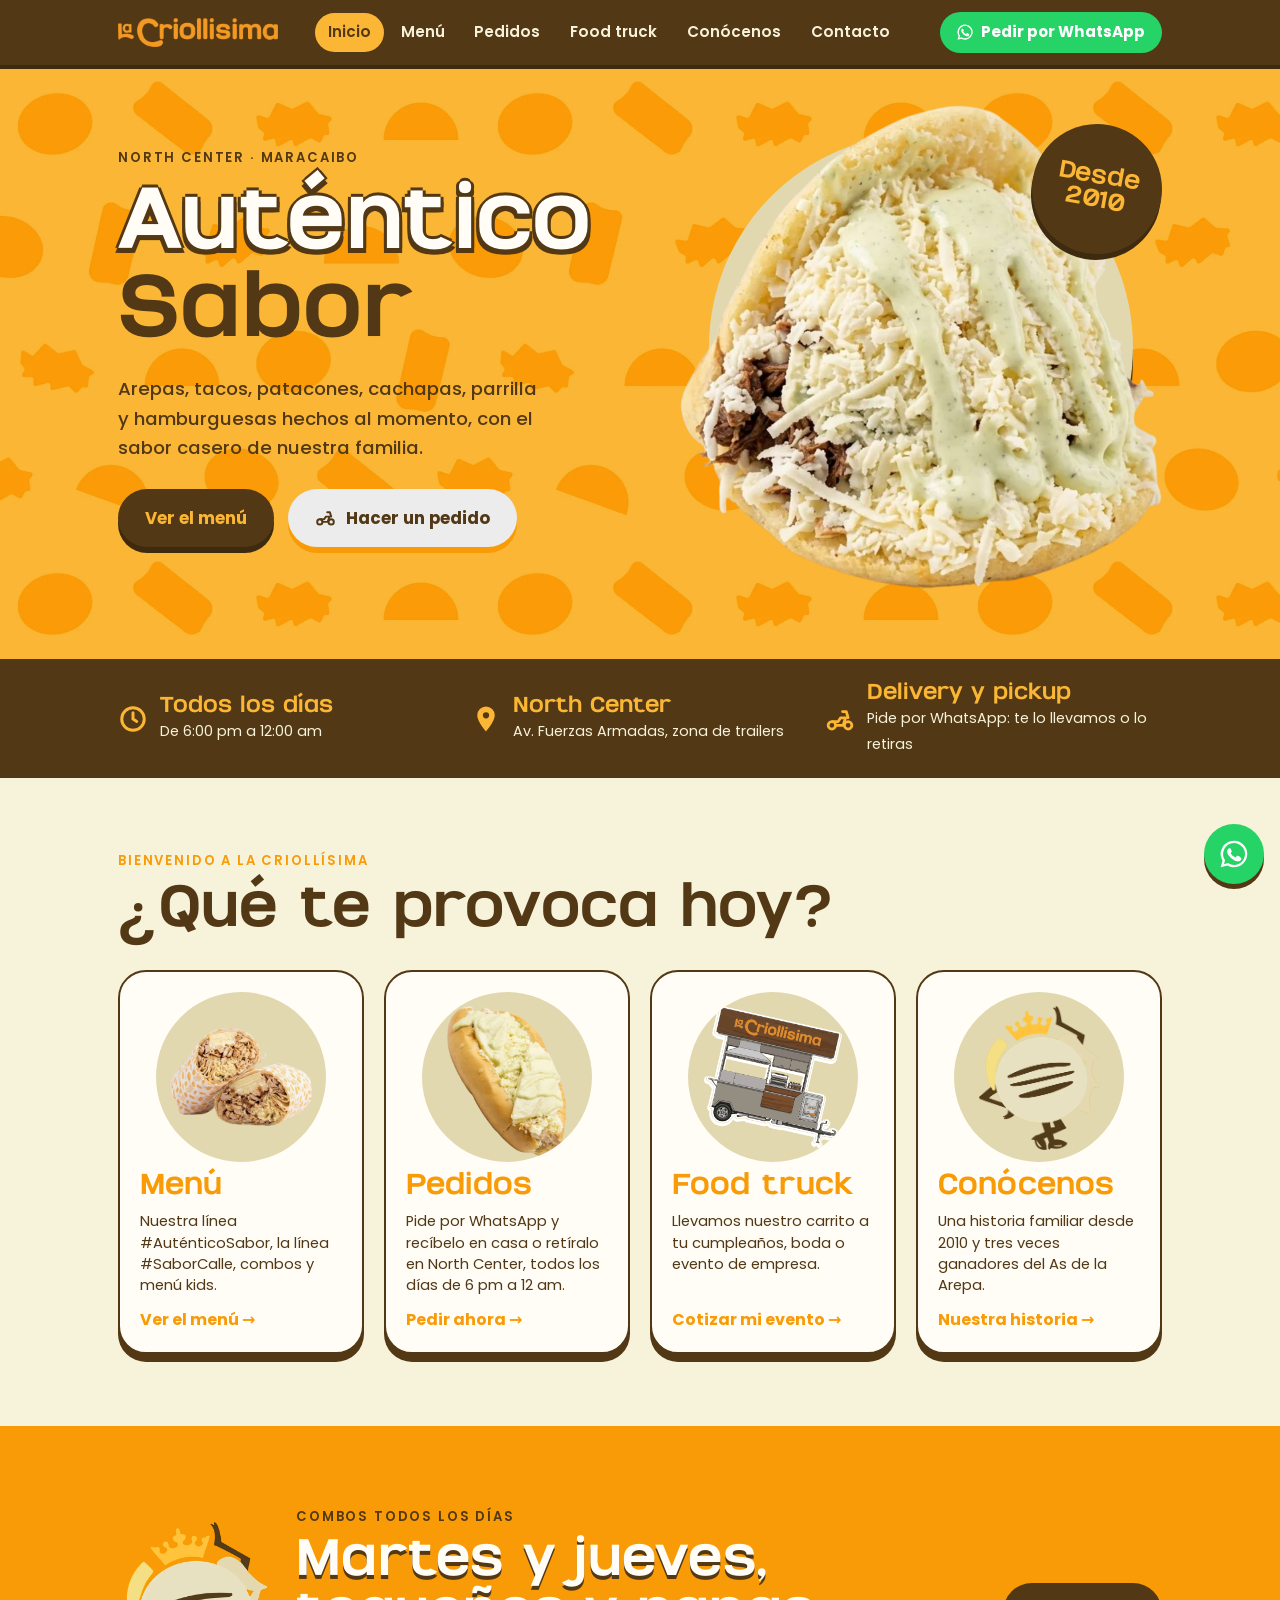
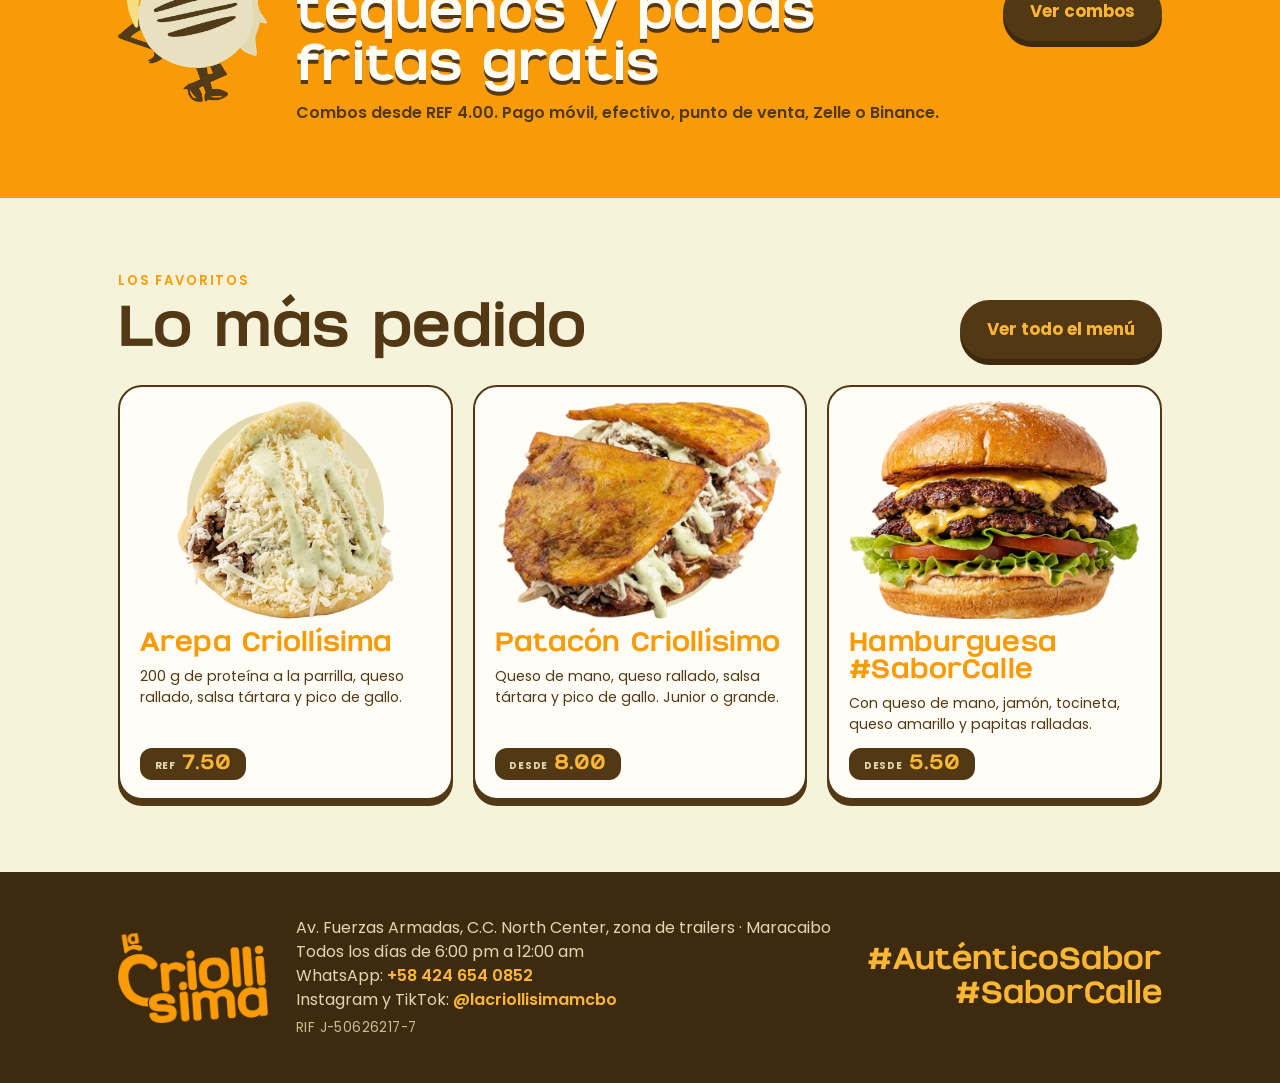
==== commit 698933fa: "Botón verde: elegir Delivery, Pickup o Chat Co-Authored-By: Claude Opus 5.5 <noreply@anthropic.com> " ====
--- a/index.html
+++ b/index.html
@@ -29,7 +29,7 @@
   <div class="wrap">
     <a class="marca" href="index.html"><img src="img/logo-horizontal.webp" alt="La Criollísima, ir al inicio" width="900" height="160"></a>
     <nav aria-label="Principal" class="nav-escritorio"><ul><li><a href="index.html" aria-current="page">Inicio</a></li><li><a href="menu.html">Menú</a></li><li><a href="delivery.html">Pedidos</a></li><li><a href="food-truck.html">Food truck</a></li><li><a href="conocenos.html">Conócenos</a></li><li><a href="contacto.html">Contacto</a></li></ul></nav>
-    <a class="pedir" href="https://wa.me/584246540852" data-wa="Hola, La Criollísima. Quiero hacer un pedido." target="_blank" rel="noopener"><svg viewBox="0 0 24 24" fill="currentColor" aria-hidden="true"><path d="M12 2a10 10 0 0 0-8.6 15.1L2 22l5-1.3A10 10 0 1 0 12 2Zm0 18.2a8.2 8.2 0 0 1-4.2-1.2l-.3-.2-3 .8.8-2.9-.2-.3A8.2 8.2 0 1 1 12 20.2Zm4.5-6.1c-.2-.1-1.5-.7-1.7-.8-.2-.1-.4-.1-.6.1l-.8 1c-.1.2-.3.2-.5.1a6.7 6.7 0 0 1-3.3-2.9c-.3-.4.3-.4.7-1.3.1-.2 0-.3 0-.4l-.8-1.8c-.2-.5-.4-.4-.6-.4h-.5a1 1 0 0 0-.7.3 3 3 0 0 0-.9 2.2 5.2 5.2 0 0 0 1.1 2.7 11.8 11.8 0 0 0 4.5 4c1.7.7 2.3.8 3.2.6.5-.1 1.5-.6 1.7-1.2.2-.6.2-1.1.2-1.2-.1-.1-.3-.2-.5-.3Z"/></svg><span class="txt-largo">Pedir por WhatsApp</span><span class="txt-corto">Pedir</span></a>
+    <a class="pedir" href="delivery.html#pedido" data-opciones aria-haspopup="dialog"><svg viewBox="0 0 24 24" fill="currentColor" aria-hidden="true"><path d="M12 2a10 10 0 0 0-8.6 15.1L2 22l5-1.3A10 10 0 1 0 12 2Zm0 18.2a8.2 8.2 0 0 1-4.2-1.2l-.3-.2-3 .8.8-2.9-.2-.3A8.2 8.2 0 1 1 12 20.2Zm4.5-6.1c-.2-.1-1.5-.7-1.7-.8-.2-.1-.4-.1-.6.1l-.8 1c-.1.2-.3.2-.5.1a6.7 6.7 0 0 1-3.3-2.9c-.3-.4.3-.4.7-1.3.1-.2 0-.3 0-.4l-.8-1.8c-.2-.5-.4-.4-.6-.4h-.5a1 1 0 0 0-.7.3 3 3 0 0 0-.9 2.2 5.2 5.2 0 0 0 1.1 2.7 11.8 11.8 0 0 0 4.5 4c1.7.7 2.3.8 3.2.6.5-.1 1.5-.6 1.7-1.2.2-.6.2-1.1.2-1.2-.1-.1-.3-.2-.5-.3Z"/></svg><span class="txt-largo">Pedir por WhatsApp</span><span class="txt-corto">Pedir</span></a>
   </div>
 </header>
 <nav class="tabbar" aria-label="Secciones"><a href="index.html" aria-current="page"><svg viewBox="0 0 24 24" fill="none" stroke="currentColor" stroke-width="2" stroke-linecap="round" stroke-linejoin="round" aria-hidden="true"><path d="M3 11.5 12 4l9 7.5"/><path d="M5.5 10v10h13V10"/><path d="M10 20v-5h4v5"/></svg><span>Inicio</span></a><a href="menu.html"><svg viewBox="0 0 24 24" fill="none" stroke="currentColor" stroke-width="2" stroke-linecap="round" stroke-linejoin="round" aria-hidden="true"><path d="M7 3v8M4.5 3v5a2.5 2.5 0 0 0 5 0V3M7 11v10"/><path d="M17 21V3c-2 1-3.5 3.5-3.5 7 0 2 1 3 3.5 3"/></svg><span>Menú</span></a><a href="delivery.html"><svg viewBox="0 0 24 24" fill="none" stroke="currentColor" stroke-width="2" stroke-linecap="round" stroke-linejoin="round" aria-hidden="true"><path d="M5 8h14l-1.2 12H6.2L5 8Z"/><path d="M9 8V6a3 3 0 0 1 6 0v2"/></svg><span>Pedidos</span></a><a href="food-truck.html"><svg viewBox="0 0 24 24" fill="none" stroke="currentColor" stroke-width="2" stroke-linecap="round" stroke-linejoin="round" aria-hidden="true"><path d="M2.5 16V7h11v9"/><path d="M13.5 10h4l3.5 3.5V16"/><circle cx="7" cy="17.5" r="2"/><circle cx="17" cy="17.5" r="2"/><path d="M9 17.5h6"/></svg><span>Food truck</span></a><a href="conocenos.html"><svg viewBox="0 0 24 24" fill="none" stroke="currentColor" stroke-width="2" stroke-linecap="round" stroke-linejoin="round" aria-hidden="true"><path d="M12 20s-7.5-4.6-7.5-10A4.3 4.3 0 0 1 12 7.4 4.3 4.3 0 0 1 19.5 10c0 5.4-7.5 10-7.5 10Z"/></svg><span>Conócenos</span></a><a href="contacto.html"><svg viewBox="0 0 24 24" fill="none" stroke="currentColor" stroke-width="2" stroke-linecap="round" stroke-linejoin="round" aria-hidden="true"><path d="M12 21s-6.5-6.4-6.5-11.5a6.5 6.5 0 0 1 13 0C18.5 14.6 12 21 12 21Z"/><circle cx="12" cy="9.5" r="2.3"/></svg><span>Contacto</span></a></nav>
@@ -151,7 +151,14 @@
     <p class="lema">#AuténticoSabor<br>#SaborCalle</p>
   </div>
 </footer>
-<a class="flota" href="https://wa.me/584246540852" data-wa="Hola, La Criollísima." target="_blank" rel="noopener" aria-label="Escribir por WhatsApp"><svg viewBox="0 0 24 24" fill="currentColor" aria-hidden="true"><path d="M12 2a10 10 0 0 0-8.6 15.1L2 22l5-1.3A10 10 0 1 0 12 2Zm0 18.2a8.2 8.2 0 0 1-4.2-1.2l-.3-.2-3 .8.8-2.9-.2-.3A8.2 8.2 0 1 1 12 20.2Zm4.5-6.1c-.2-.1-1.5-.7-1.7-.8-.2-.1-.4-.1-.6.1l-.8 1c-.1.2-.3.2-.5.1a6.7 6.7 0 0 1-3.3-2.9c-.3-.4.3-.4.7-1.3.1-.2 0-.3 0-.4l-.8-1.8c-.2-.5-.4-.4-.6-.4h-.5a1 1 0 0 0-.7.3 3 3 0 0 0-.9 2.2 5.2 5.2 0 0 0 1.1 2.7 11.8 11.8 0 0 0 4.5 4c1.7.7 2.3.8 3.2.6.5-.1 1.5-.6 1.7-1.2.2-.6.2-1.1.2-1.2-.1-.1-.3-.2-.5-.3Z"/></svg></a>
+<a class="flota" href="delivery.html#pedido" data-opciones aria-haspopup="dialog" aria-label="Pedir o escribir por WhatsApp"><svg viewBox="0 0 24 24" fill="currentColor" aria-hidden="true"><path d="M12 2a10 10 0 0 0-8.6 15.1L2 22l5-1.3A10 10 0 1 0 12 2Zm0 18.2a8.2 8.2 0 0 1-4.2-1.2l-.3-.2-3 .8.8-2.9-.2-.3A8.2 8.2 0 1 1 12 20.2Zm4.5-6.1c-.2-.1-1.5-.7-1.7-.8-.2-.1-.4-.1-.6.1l-.8 1c-.1.2-.3.2-.5.1a6.7 6.7 0 0 1-3.3-2.9c-.3-.4.3-.4.7-1.3.1-.2 0-.3 0-.4l-.8-1.8c-.2-.5-.4-.4-.6-.4h-.5a1 1 0 0 0-.7.3 3 3 0 0 0-.9 2.2 5.2 5.2 0 0 0 1.1 2.7 11.8 11.8 0 0 0 4.5 4c1.7.7 2.3.8 3.2.6.5-.1 1.5-.6 1.7-1.2.2-.6.2-1.1.2-1.2-.1-.1-.3-.2-.5-.3Z"/></svg></a>
+<div class="hoja-fondo" hidden></div>
+<div class="hoja" role="dialog" aria-modal="true" aria-labelledby="hoja-t" hidden>
+  <div class="hoja-cab"><h2 id="hoja-t"><span class="inv">?</span>Cómo quieres pedir?</h2><button type="button" class="hoja-x" aria-label="Cerrar">✕</button></div>
+  <a class="hoja-op" href="delivery.html?modo=delivery#pedido"><svg viewBox="0 0 24 24" fill="none" stroke="currentColor" stroke-width="2.2" stroke-linecap="round" stroke-linejoin="round" aria-hidden="true"><circle cx="5.5" cy="17" r="3"/><circle cx="18.5" cy="17" r="3"/><path d="M8.5 17h6l2-6h-4l-2 3H6M14 6h3l1.5 5"/></svg><span><b>Delivery</b>Te lo llevamos a casa</span></a>
+  <a class="hoja-op" href="delivery.html?modo=pickup#pedido"><svg viewBox="0 0 24 24" fill="none" stroke="currentColor" stroke-width="2.2" stroke-linecap="round" stroke-linejoin="round" aria-hidden="true"><path d="M5 8h14l-1.2 12H6.2L5 8Z"/><path d="M9 8V6a3 3 0 0 1 6 0v2"/></svg><span><b>Pickup</b>Lo retiras en North Center</span></a>
+  <a class="hoja-op chat" href="https://wa.me/584246540852" data-wa="Hola, La Criollísima. Tengo una consulta." target="_blank" rel="noopener"><svg viewBox="0 0 24 24" fill="currentColor" aria-hidden="true"><path d="M12 2a10 10 0 0 0-8.6 15.1L2 22l5-1.3A10 10 0 1 0 12 2Zm0 18.2a8.2 8.2 0 0 1-4.2-1.2l-.3-.2-3 .8.8-2.9-.2-.3A8.2 8.2 0 1 1 12 20.2Zm4.5-6.1c-.2-.1-1.5-.7-1.7-.8-.2-.1-.4-.1-.6.1l-.8 1c-.1.2-.3.2-.5.1a6.7 6.7 0 0 1-3.3-2.9c-.3-.4.3-.4.7-1.3.1-.2 0-.3 0-.4l-.8-1.8c-.2-.5-.4-.4-.6-.4h-.5a1 1 0 0 0-.7.3 3 3 0 0 0-.9 2.2 5.2 5.2 0 0 0 1.1 2.7 11.8 11.8 0 0 0 4.5 4c1.7.7 2.3.8 3.2.6.5-.1 1.5-.6 1.7-1.2.2-.6.2-1.1.2-1.2-.1-.1-.3-.2-.5-.3Z"/></svg><span><b>Chat</b>Escríbenos una consulta</span></a>
+</div>
 <script src="assets/sitio.js"></script>
 </body>
 </html>
--- a/assets/estilo.css
+++ b/assets/estilo.css
@@ -434,3 +434,63 @@
 .foto-doble .foto-p{width:100%;aspect-ratio:1!important;margin:0}
 .foto-doble figcaption{font-size:.72rem;font-weight:700;background:var(--amarillo);border-radius:60px;padding:.05em .7em}
 .con-precio.sin-precio li{justify-content:flex-start}
+
+/* ===== Botones que se ven «tocables» ===== */
+a,button,label.chip,.opcion,.puerta{-webkit-tap-highlight-color:transparent}
+/* Brillo que cruza los botones principales cada pocos segundos */
+.btn:not(.claro),.nav .pedir{position:relative;overflow:hidden;isolation:isolate}
+.btn:not(.claro)::after,.nav .pedir::after{content:"";position:absolute;inset:-2px auto -2px -60%;width:45%;z-index:-1;background:linear-gradient(100deg,transparent,rgba(255,255,255,.38),transparent);transform:skewX(-18deg);animation:brillo 4.5s ease-in-out infinite}
+.btn:not(.claro):nth-of-type(2)::after{animation-delay:1.2s}
+@keyframes brillo{0%,62%{left:-60%}82%,100%{left:130%}}
+/* Al pulsar: se hunde y se encoge un poco (funciona con el dedo) */
+.btn:active,.nav .pedir:active,.copiar:active{transform:translateY(4px) scale(.97);box-shadow:0 2px 0 var(--marron-2)}
+.btn.claro:hover{background:var(--blanco)}
+/* Botón verde: halo que late */
+.nav .pedir{animation:late 2.6s ease-out infinite}
+@keyframes late{0%{box-shadow:0 0 0 0 rgba(37,211,102,.55)}70%{box-shadow:0 0 0 12px rgba(37,211,102,0)}100%{box-shadow:0 0 0 0 rgba(37,211,102,0)}}
+.flota{animation:late 2.6s ease-out infinite}
+/* Tarjetas que llevan a otra página: la flecha se mueve sola */
+.puerta .ir{display:inline-flex;align-items:center;gap:.3em;color:var(--naranja)}
+.puerta .ir{animation:empuja 2.2s ease-in-out infinite}
+@keyframes empuja{0%,100%{transform:translateX(0)}50%{transform:translateX(6px)}}
+.puerta:active,.opcion:active{transform:translateY(3px) scale(.98)}
+.puerta:active{box-shadow:0 3px 0 var(--marron)}
+/* Delivery / Pickup: icono que rebota y aviso «Elegir» */
+.opcion svg{animation:rebota 2.4s ease-in-out infinite}
+.opcion:nth-child(2) svg{animation-delay:.6s}
+@keyframes rebota{0%,70%,100%{transform:translateY(0)}80%{transform:translateY(-6px)}90%{transform:translateY(0)}}
+.opcion b::after{content:" →";color:var(--naranja);font-family:var(--texto);font-weight:700;font-size:.9em;display:inline-block;animation:empuja 2.2s ease-in-out infinite}
+/* Opciones del formulario y pestañas */
+.chip span{transition:transform .12s,background .15s,color .15s}
+.chip:active span{transform:scale(.94)}
+.chip span:hover{background:var(--amarillo)}
+.chip input:checked+span:hover{background:var(--marron)}
+.pestanas a{transition:transform .12s,background .15s,color .15s}
+.pestanas a:active{transform:scale(.94)}
+.tabbar a{transition:transform .12s,background .2s}
+.tabbar a:active{transform:scale(.9)}
+
+@media (hover:hover){.puerta:hover .ir{animation-play-state:paused;transform:translateX(8px)}}
+@media (prefers-reduced-motion:reduce){.btn::after,.nav .pedir::after{display:none}}
+.btn.claro{position:relative;overflow:hidden;isolation:isolate}
+.btn.claro::after{content:"";position:absolute;inset:-2px auto -2px -60%;width:45%;z-index:-1;background:linear-gradient(100deg,transparent,rgba(249,155,6,.35),transparent);transform:skewX(-18deg);animation:brillo 4.5s ease-in-out infinite;animation-delay:2.2s}
+@media (prefers-reduced-motion:reduce){.btn.claro::after{display:none}}
+/* ===== Opciones del botón verde ===== */
+.hoja-fondo{position:fixed;inset:0;z-index:60;background:rgba(40,26,8,.45);opacity:0;transition:opacity .2s}
+.hoja-fondo.abierta{opacity:1}
+.hoja{position:fixed;z-index:61;left:50%;bottom:calc(16px + env(safe-area-inset-bottom,0px));width:min(420px,calc(100% - 24px));background:var(--crema);color:var(--marron);border:2px solid var(--marron);border-radius:26px;box-shadow:0 10px 0 var(--marron);padding:16px;display:grid;gap:10px;transform:translate(-50%,30px);opacity:0;transition:transform .22s ease,opacity .2s}
+.hoja.abierta{transform:translate(-50%,0);opacity:1}
+.hoja-cab{display:flex;align-items:center;justify-content:space-between;gap:10px;padding:2px 4px 4px}
+.hoja-cab h2{font-family:var(--display);font-size:1.6rem;line-height:1.1;margin:0}
+.hoja-x{font:inherit;font-weight:700;background:transparent;border:2px solid var(--marron);color:var(--marron);border-radius:50%;width:38px;height:38px;cursor:pointer;flex:none}
+.hoja-op{display:flex;align-items:center;gap:14px;text-decoration:none;background:var(--blanco);border:2px solid var(--marron);border-radius:18px;padding:12px 14px;box-shadow:0 5px 0 var(--marron);transition:transform .12s}
+.hoja-op:active{transform:translateY(3px)}
+.hoja-op svg{width:34px;height:34px;flex:none;color:var(--naranja)}
+.hoja-op span{font-size:.9rem;line-height:1.35}
+.hoja-op b{display:block;font-family:var(--display);font-weight:400;font-size:1.45rem;line-height:1.1}
+.hoja-op b::after{content:" →";font-family:var(--texto);font-weight:700;font-size:.8em;color:var(--naranja)}
+.hoja-op.chat{background:#25D366;color:#fff;border-color:#1a9e4b;box-shadow:0 5px 0 #1a9e4b}
+.hoja-op.chat svg,.hoja-op.chat b::after{color:#fff}
+@media (max-width:980px){.hoja{bottom:calc(84px + env(safe-area-inset-bottom,0px))}}
+@media (min-width:981px){.hoja{left:auto;right:max(24px,calc((100vw - 1080px)/2));top:84px;bottom:auto;transform:translateY(-12px)}.hoja.abierta{transform:none}}
+html.pdf .hoja,html.pdf .hoja-fondo{display:none!important}
